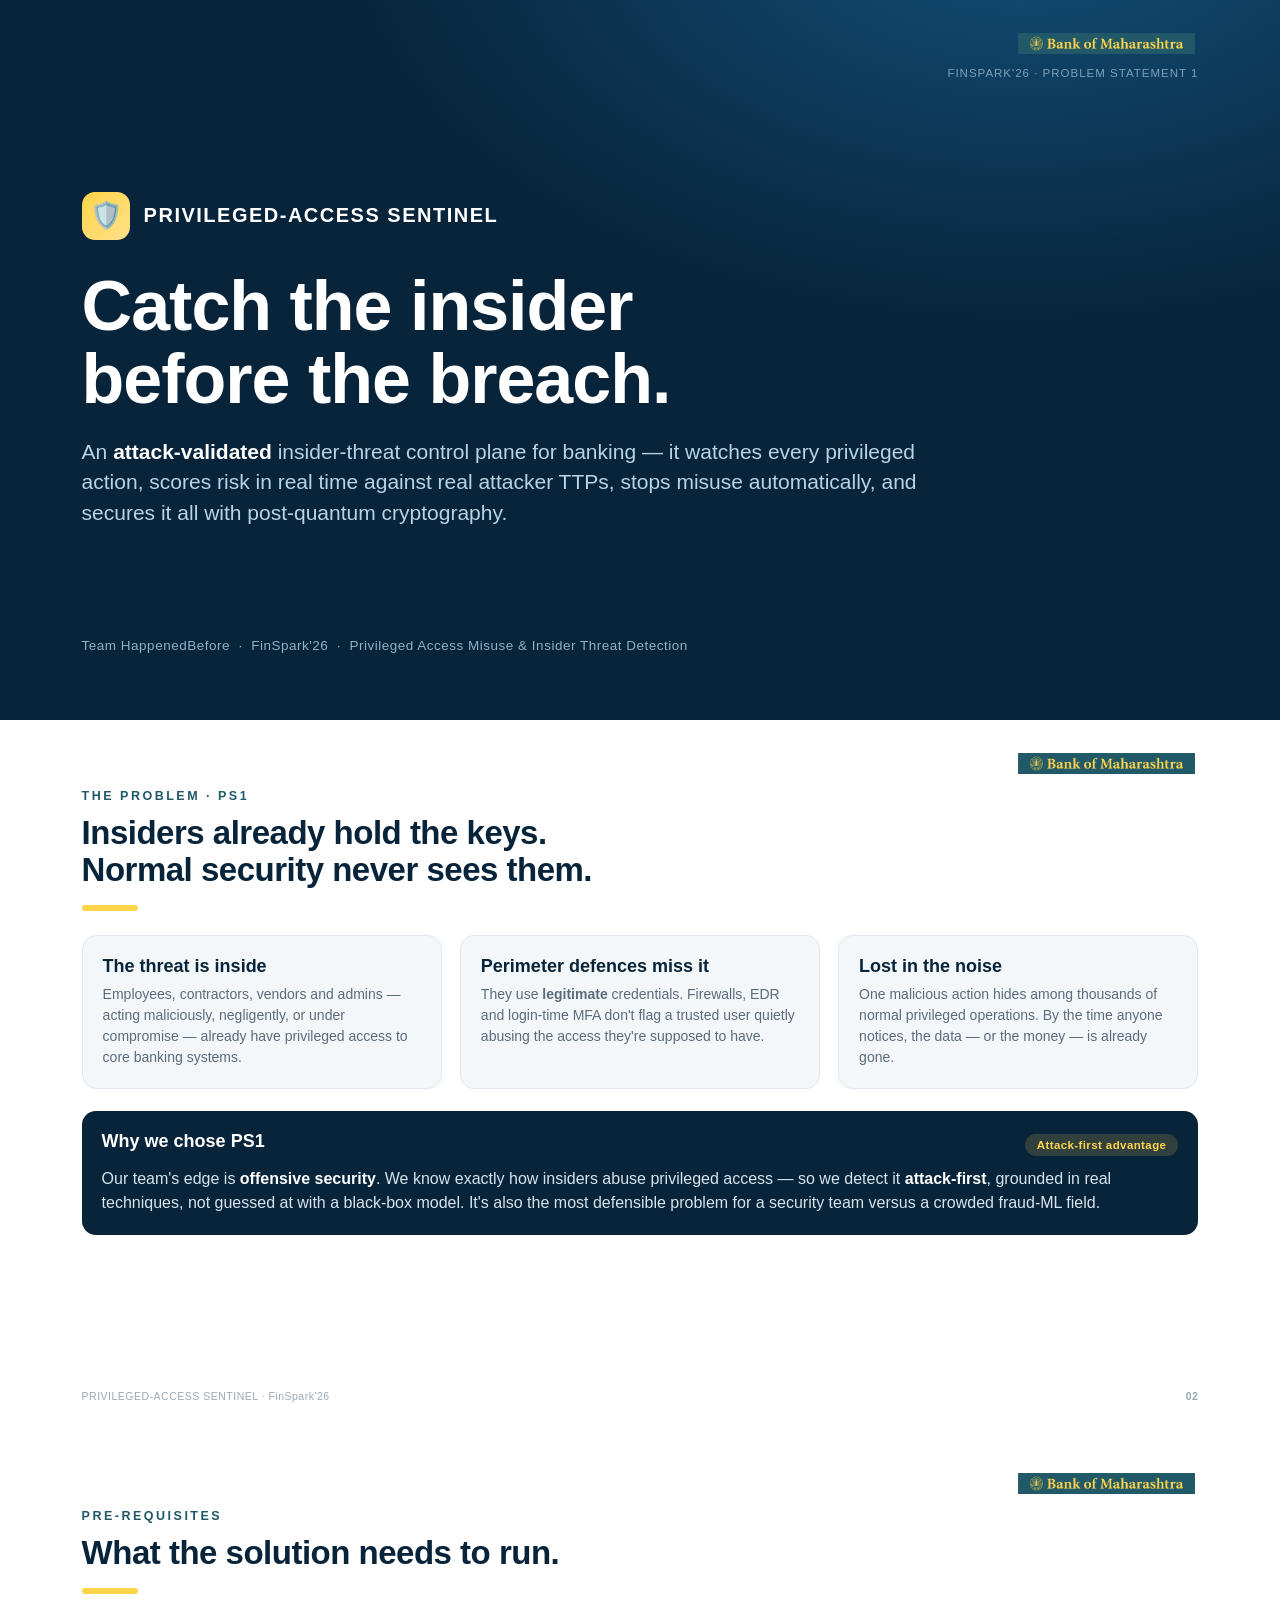
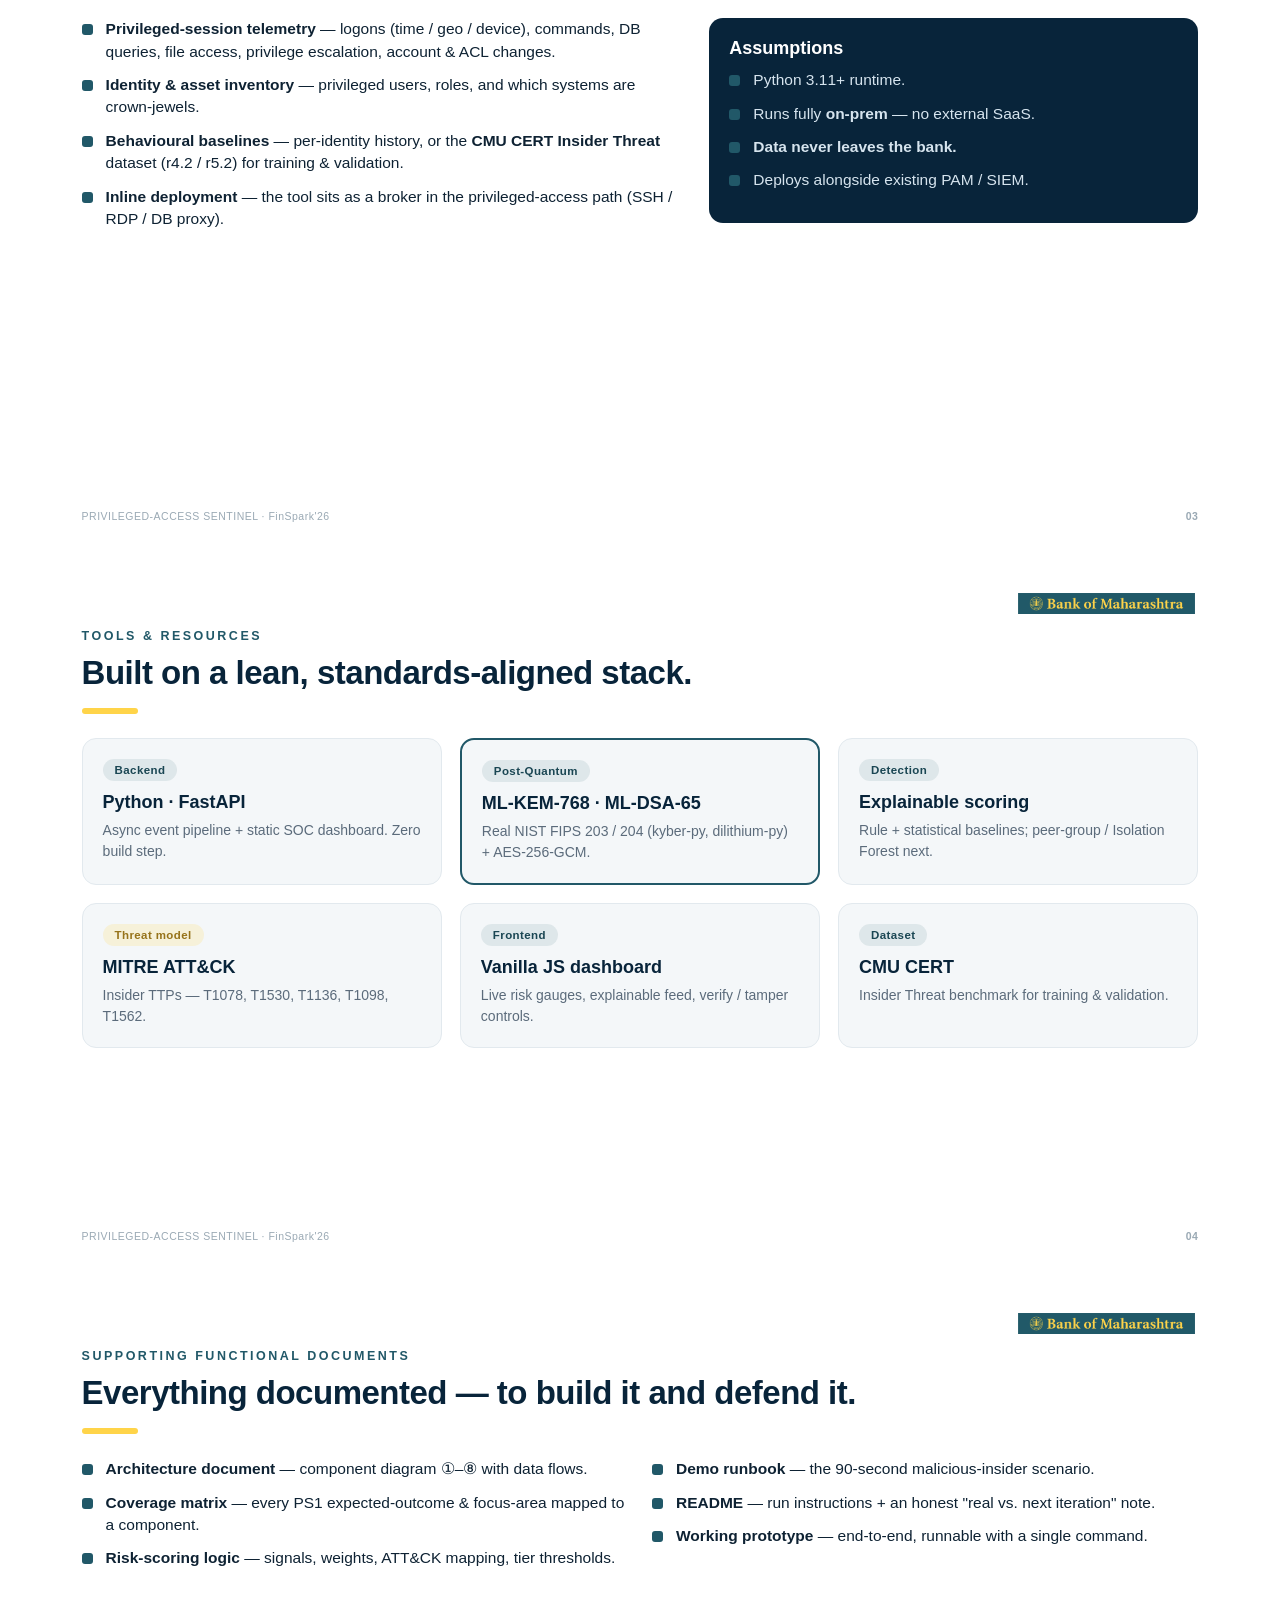
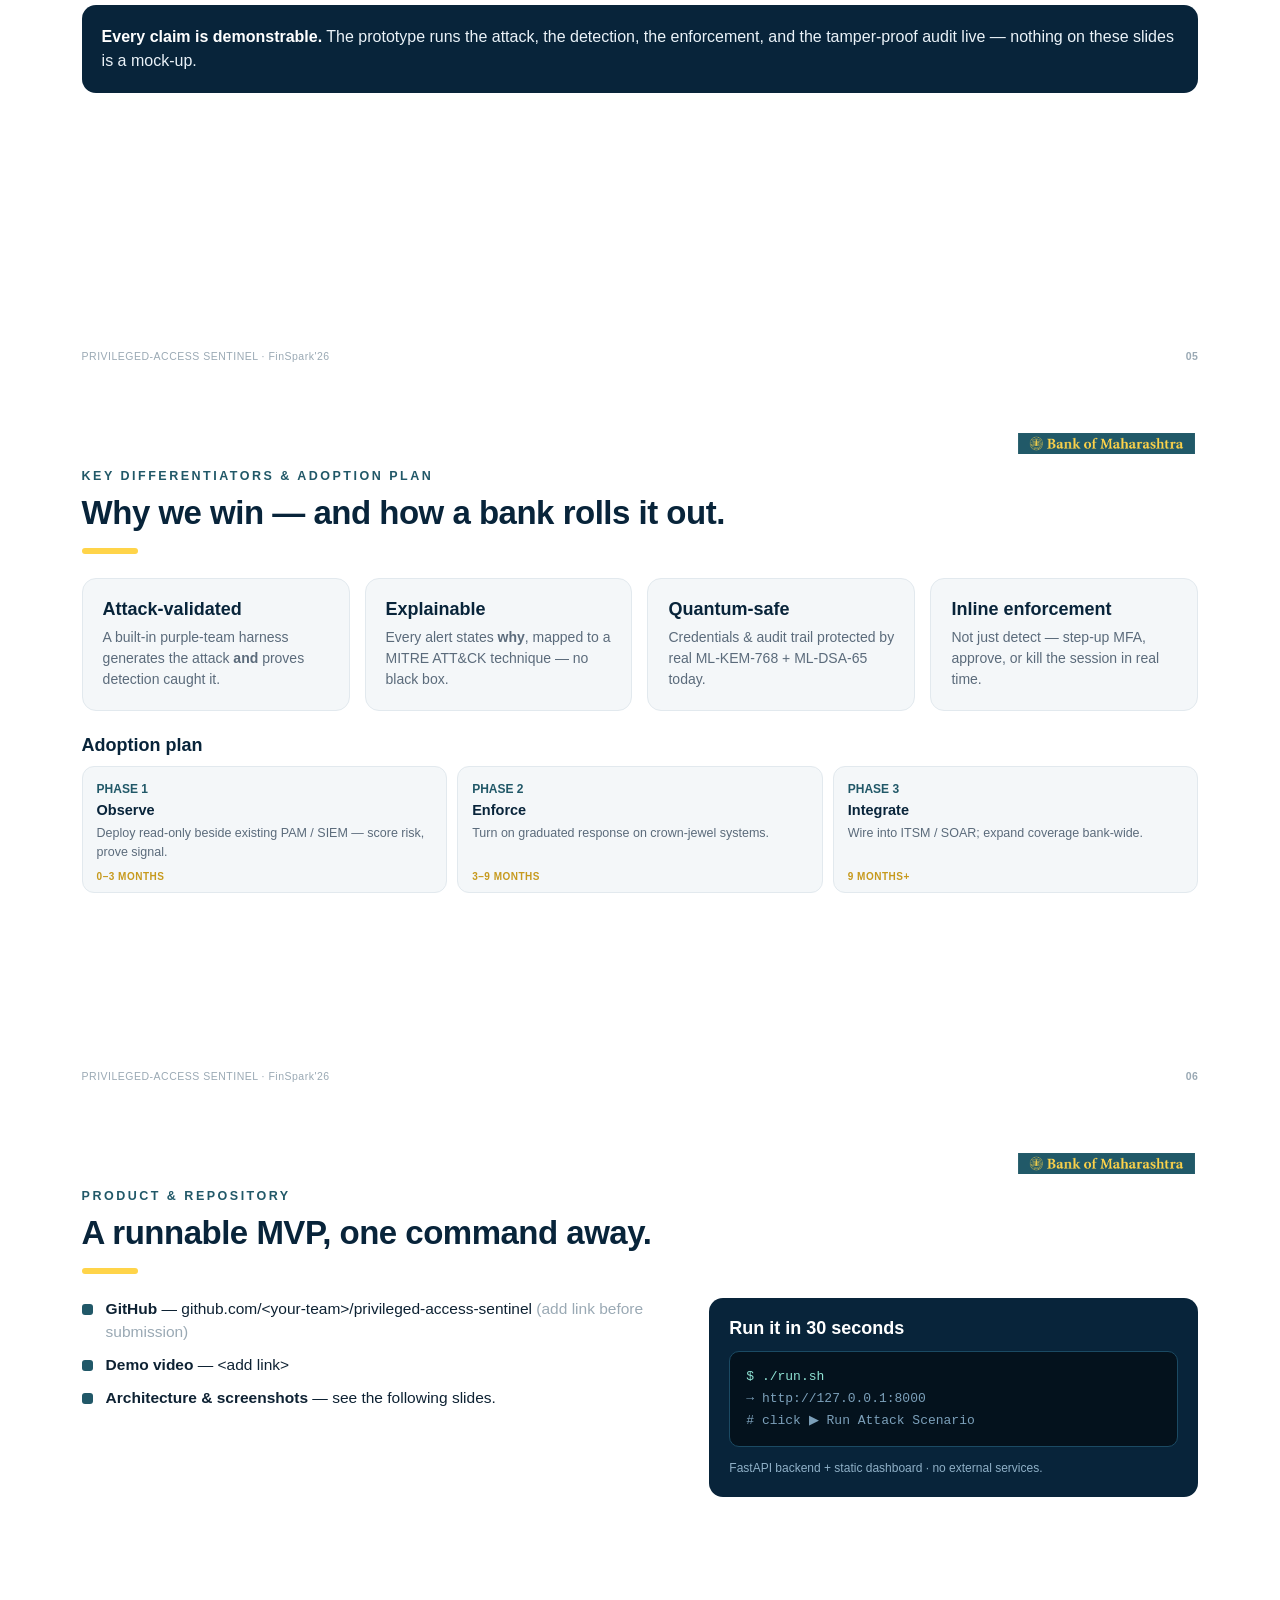
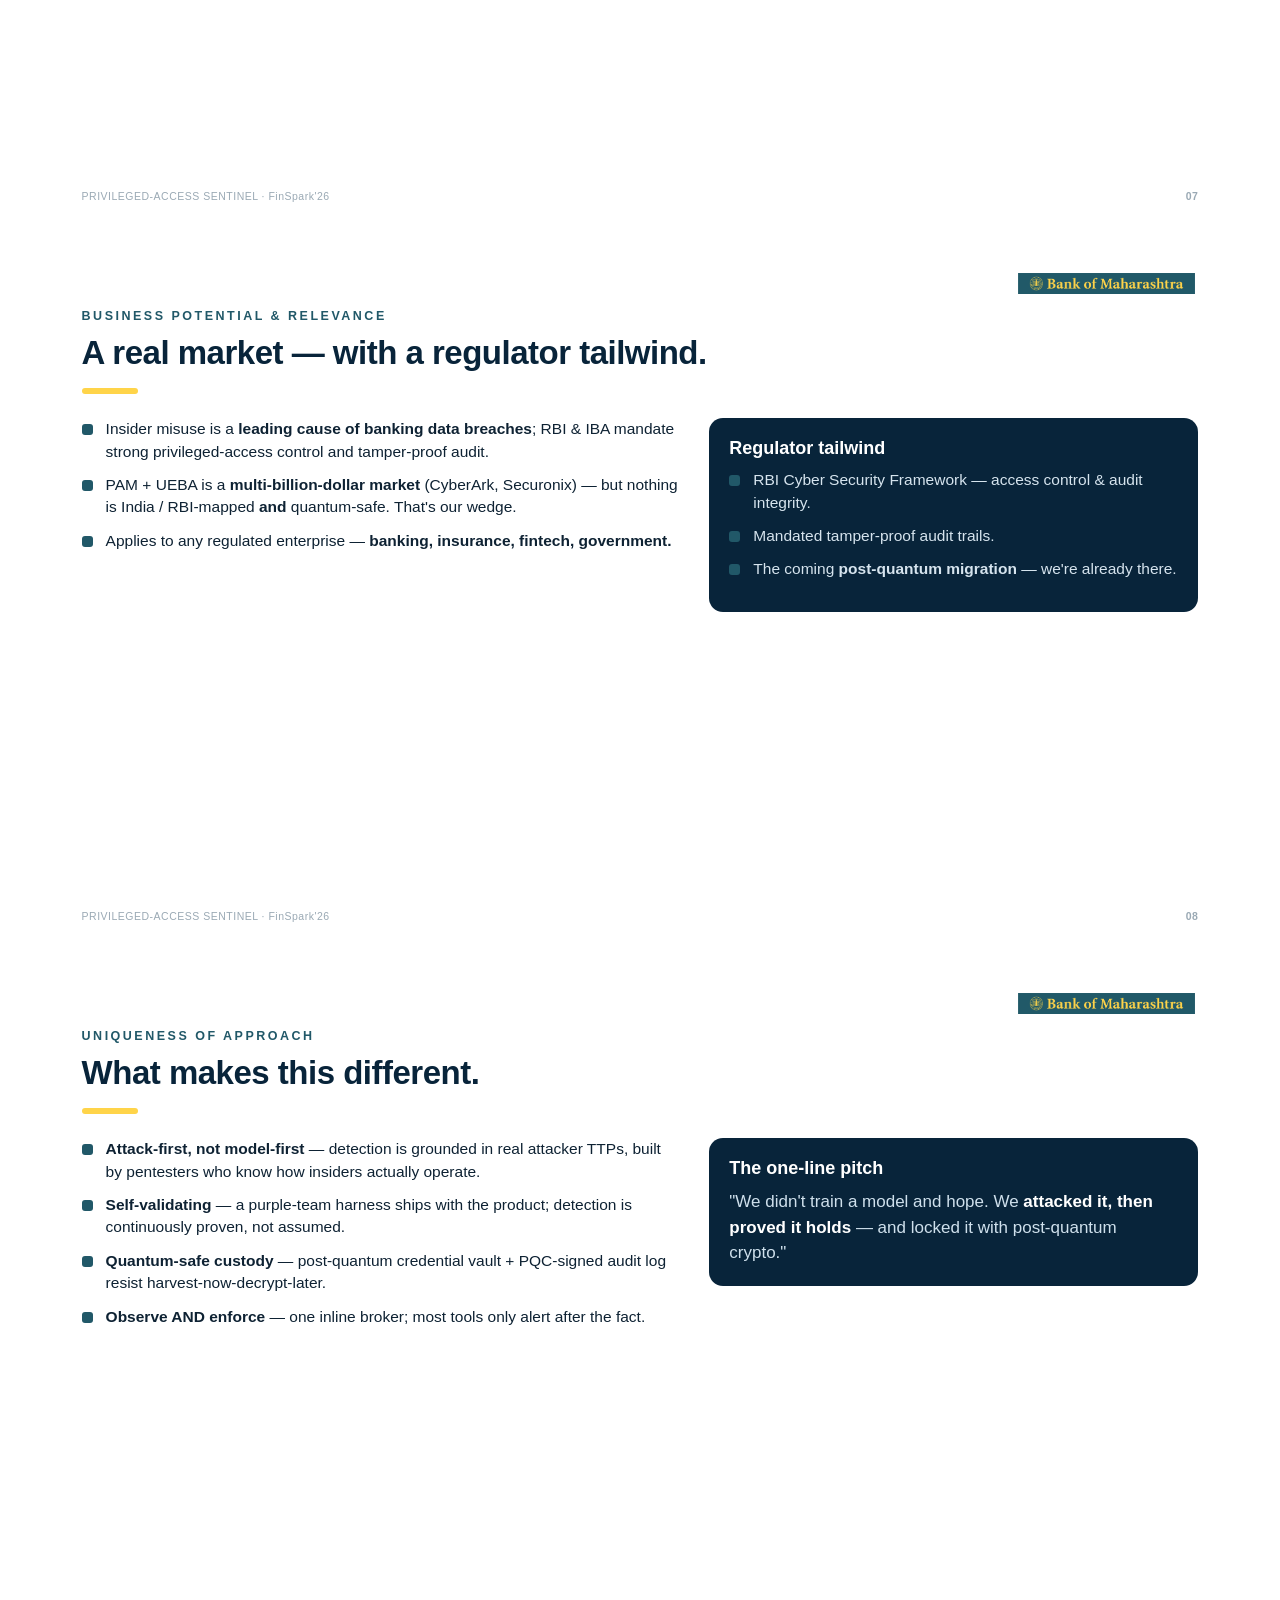
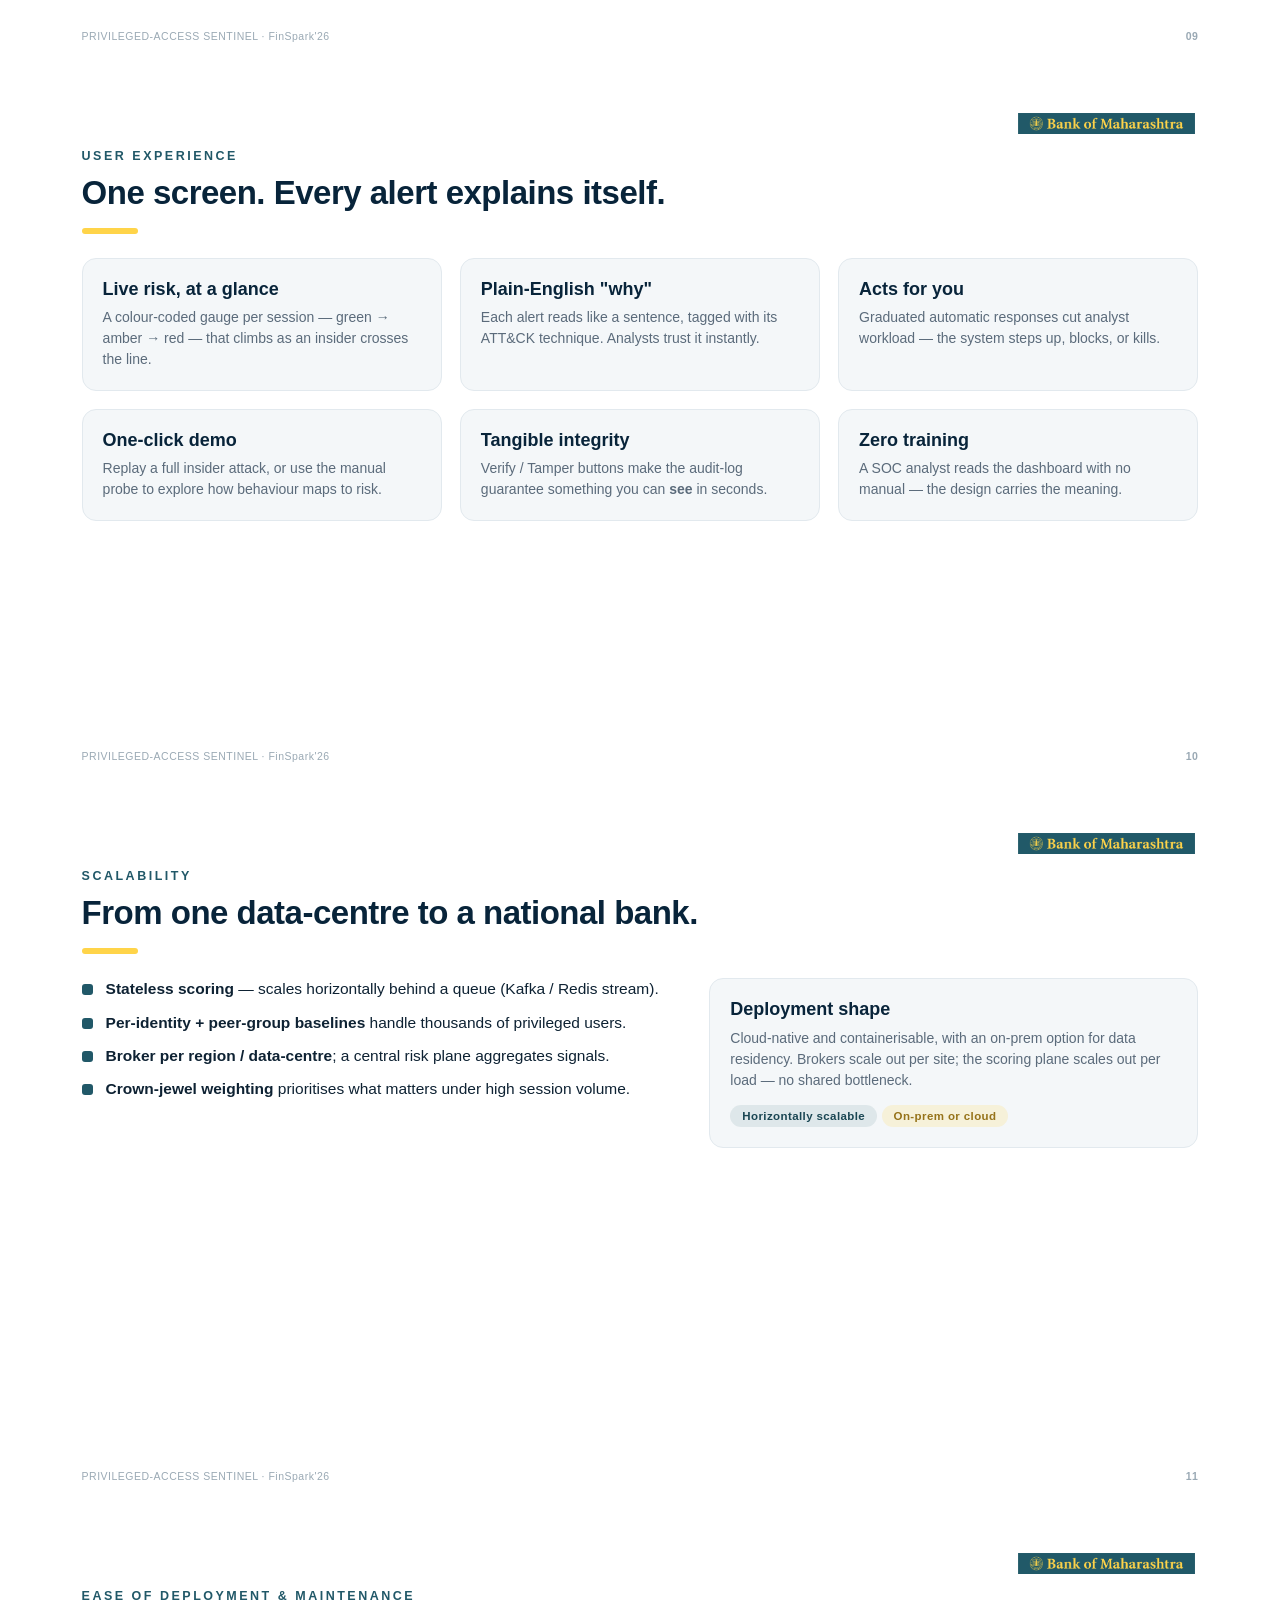
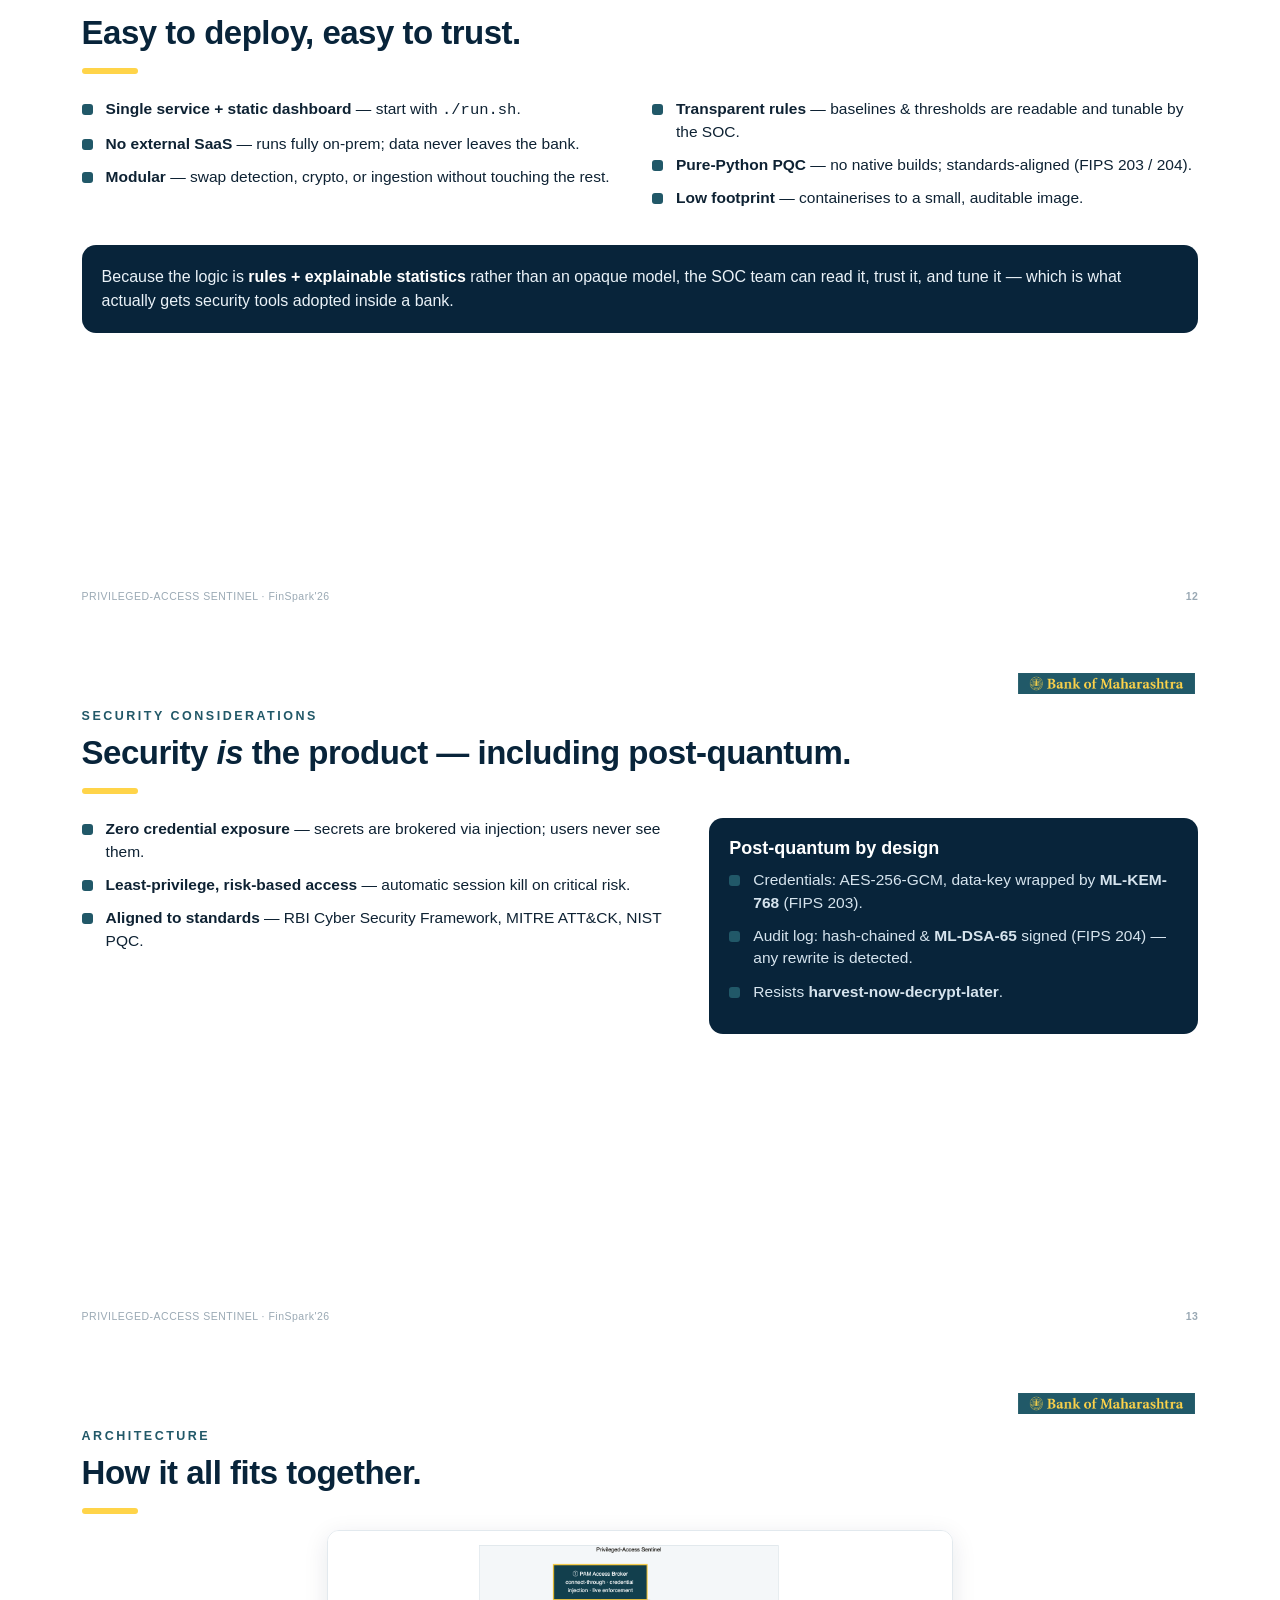
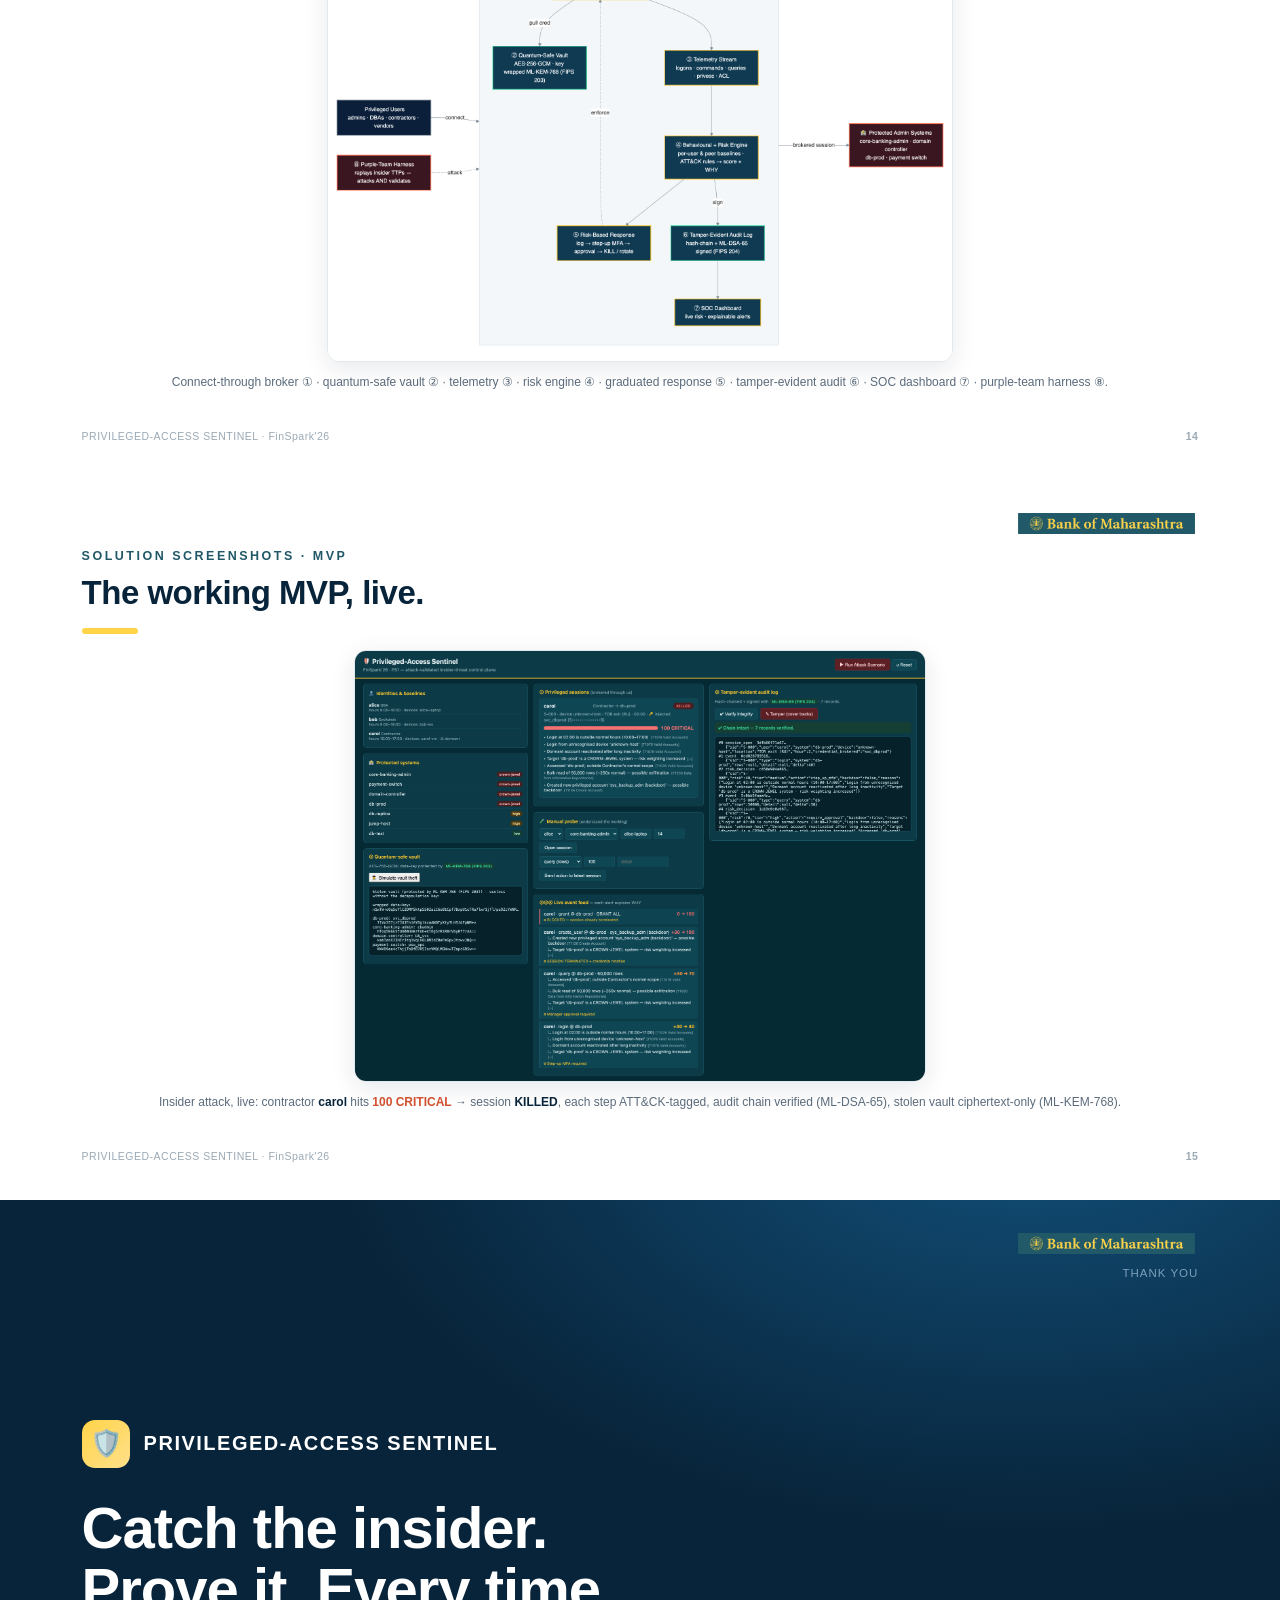
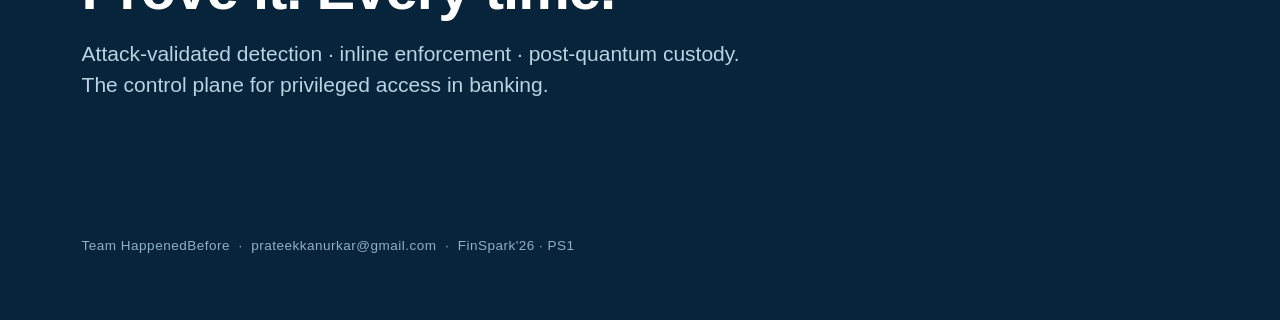
==== pitch-deck.html @ d0da98f4 "Privileged-Access Sentinel — FinSpark'26 PS1 MVP Attack-validated insider-threat control plane for b" ====
<!doctype html>
<html lang="en">
<head>
<meta charset="utf-8">
<title>Privileged-Access Sentinel — FinSpark'26</title>
<style>
  :root{
    --navy:#08243a;
    --navy2:#0f3a52;
    --ink:#0E2233;
    --slate:#5B6B7B;
    --teal:#215868;        /* Bank of Maharashtra brand teal */
    --teal-d:#1A4653;
    --gold:#C79A1E;        /* readable gold for text/labels */
    --gold-b:#FFD449;      /* Bank of Maharashtra brand gold — bars/marks */
    --coral:#FF6B4A;
    --mist:#F4F7F9;
    --line:#E2E9EE;
    --white:#ffffff;
  }
  *{box-sizing:border-box;margin:0;padding:0}
  @page{ size:13.333in 7.5in; margin:0; }
  html,body{ font-family:-apple-system,BlinkMacSystemFont,"Segoe UI",Helvetica,Arial,sans-serif; color:var(--ink); -webkit-print-color-adjust:exact; print-color-adjust:exact; }
  .slide{
    position:relative; width:13.333in; height:7.5in;
    padding:0.72in 0.85in; page-break-after:always; overflow:hidden;
    background:var(--white); display:flex; flex-direction:column;
  }
  .slide:last-child{ page-break-after:auto; }
  /* Bank of Maharashtra mark, top-right on every slide (per hackathon template). */
  .slide::before{
    content:""; position:absolute; top:0.34in; right:0.85in;
    width:1.92in; height:0.225in; z-index:5;
    background:url("assets/bom-logo.png") no-repeat center/contain;
  }
  h1{ font-size:52px; line-height:1.05; letter-spacing:-1px; font-weight:800; }
  h2{ font-size:33px; line-height:1.12; letter-spacing:-0.5px; font-weight:800; color:var(--navy); max-width:11.4in; }
  h3{ font-size:18px; font-weight:700; color:var(--navy); }
  p,li{ font-size:15.5px; line-height:1.5; color:var(--slate); }
  .kicker{ font-size:12.5px; font-weight:800; letter-spacing:2.5px; text-transform:uppercase; color:var(--teal); margin-bottom:12px; }
  .accentbar{ width:56px; height:6px; background:var(--gold-b); border-radius:3px; margin:16px 0 24px; }
  .foot{ position:absolute; bottom:0.4in; left:0.85in; right:0.85in; display:flex; justify-content:space-between; font-size:10.5px; color:#9AA9B4; letter-spacing:.5px; }
  .foot .num{ font-weight:800; }

  /* Cover */
  .cover{ background:radial-gradient(1200px 720px at 80% -12%, #12507a 0%, var(--navy) 58%); color:#fff; justify-content:center; }
  .cover h1{ color:#fff; font-size:70px; }
  .cover .tag{ font-size:21px; color:#B9D2E4; margin-top:20px; max-width:9.3in; line-height:1.45; }
  .logo{ display:flex; align-items:center; gap:14px; margin-bottom:30px; }
  .logo .mark{ width:48px; height:48px; border-radius:13px; background:linear-gradient(135deg,var(--gold-b),#ffe08a); display:flex; align-items:center; justify-content:center; }
  .logo .mark span{ font-size:26px; }
  .logo .name{ font-size:20px; font-weight:800; letter-spacing:1.5px; color:#fff; }
  .cover .meta{ position:absolute; bottom:0.7in; left:0.85in; font-size:13.5px; color:#8FB0C7; letter-spacing:.5px;}
  .cover .snip{ position:absolute; top:0.7in; right:0.85in; font-size:11.5px; color:#7CA0BA; text-align:right; letter-spacing:1px; text-transform:uppercase;}

  /* layout */
  .grid2{ display:grid; grid-template-columns:1fr 1fr; gap:24px; }
  .grid3{ display:grid; grid-template-columns:repeat(3,1fr); gap:18px; }
  .grid4{ display:grid; grid-template-columns:repeat(4,1fr); gap:15px; }
  .card{ background:var(--mist); border:1px solid var(--line); border-radius:14px; padding:20px; }
  .card h3{ margin-bottom:7px; }
  .card p{ font-size:14px; }
  .card.navy{ background:var(--navy); border:none; color:#fff; }
  .card.navy h3{ color:#fff; } .card.navy p,.card.navy li{ color:#D6E4EE; }
  .pill{ display:inline-block; background:rgba(33,88,104,.10); color:var(--teal-d); font-size:11.5px; font-weight:700; padding:5px 12px; border-radius:20px; letter-spacing:.4px; }
  .pill.gold{ background:rgba(255,212,73,.18); color:#96731a; }
  .pill.coral{ background:rgba(255,107,74,.14); color:#d1502f; }
  ul.clean{ list-style:none; }
  ul.clean li{ position:relative; padding-left:24px; margin-bottom:11px; font-size:15.5px; color:var(--ink); line-height:1.45; }
  ul.clean li::before{ content:""; position:absolute; left:0; top:6px; width:11px; height:11px; border-radius:3px; background:var(--teal); }
  ul.check li::before{ background:var(--teal); }
  ul.cross li::before{ background:var(--coral); }
  ul.gold li::before{ background:var(--gold-b); }
  .big2{ display:grid; grid-template-columns:1.1fr .9fr; gap:30px; align-items:start; }
  .note{ font-size:11px; color:#9AA9B4; margin-top:12px; font-style:italic; }
  .num-b{ font-size:12px; font-weight:800; color:var(--teal); }
  .stat{ font-size:40px; font-weight:800; color:var(--navy); letter-spacing:-1px; }

  /* steps */
  .steps{ display:flex; gap:10px; margin-top:6px; }
  .step{ flex:1; padding:15px 14px 30px; border-radius:12px; background:var(--mist); border:1px solid var(--line); position:relative; }
  .step .no{ font-size:12px; font-weight:800; color:var(--teal); }
  .step h4{ font-size:14.5px; color:var(--navy); margin:6px 0; }
  .step p{ font-size:12.5px; }
  .step .own{ position:absolute; bottom:10px; left:14px; font-size:10px; font-weight:800; letter-spacing:.5px; text-transform:uppercase; color:var(--gold); }

  /* image stage */
  .imgstage{ flex:1; display:flex; align-items:center; justify-content:center; margin-top:6px; min-height:0; }
  .imgstage img{ max-width:100%; max-height:4.5in; border:1px solid var(--line); border-radius:12px; box-shadow:0 6px 24px rgba(11,31,58,.10); }
  .cap{ text-align:center; font-size:12px; color:var(--slate); margin:12px 0 22px; }
  .cap b{ color:var(--navy); }
</style>
</head>
<body>

<!-- 1. COVER -->
<section class="slide cover">
  <div class="snip">FinSpark'26 · Problem Statement 1</div>
  <div class="logo"><div class="mark"><span>🛡️</span></div><div class="name">PRIVILEGED-ACCESS SENTINEL</div></div>
  <h1>Catch the insider<br>before the breach.</h1>
  <div class="tag">An <b style="color:#fff">attack-validated</b> insider-threat control plane for banking — it watches every privileged action, scores risk in real time against real attacker TTPs, stops misuse automatically, and secures it all with post-quantum cryptography.</div>
  <div class="meta">Team HappenedBefore &nbsp;·&nbsp; FinSpark'26 &nbsp;·&nbsp; Privileged Access Misuse &amp; Insider Threat Detection</div>
</section>

<!-- 2. PROBLEM STATEMENT -->
<section class="slide">
  <div class="kicker">The Problem · PS1</div>
  <h2>Insiders already hold the keys.<br>Normal security never sees them.</h2>
  <div class="accentbar"></div>
  <div class="grid3">
    <div class="card"><h3>The threat is inside</h3><p>Employees, contractors, vendors and admins — acting maliciously, negligently, or under compromise — already have privileged access to core banking systems.</p></div>
    <div class="card"><h3>Perimeter defences miss it</h3><p>They use <b>legitimate</b> credentials. Firewalls, EDR and login-time MFA don't flag a trusted user quietly abusing the access they're supposed to have.</p></div>
    <div class="card"><h3>Lost in the noise</h3><p>One malicious action hides among thousands of normal privileged operations. By the time anyone notices, the data — or the money — is already gone.</p></div>
  </div>
  <div class="card navy" style="margin-top:22px">
    <div class="rowhead" style="display:flex; align-items:center; justify-content:space-between">
      <h3>Why we chose PS1</h3>
      <span class="pill" style="background:rgba(255,212,73,.16); color:#FFD449">Attack-first advantage</span>
    </div>
    <p style="margin-top:8px; font-size:16px">Our team's edge is <b style="color:#fff">offensive security</b>. We know exactly how insiders abuse privileged access — so we detect it <b style="color:#fff">attack-first</b>, grounded in real techniques, not guessed at with a black-box model. It's also the most defensible problem for a security team versus a crowded fraud-ML field.</p>
  </div>
  <div class="foot"><span>PRIVILEGED-ACCESS SENTINEL · FinSpark'26</span><span class="num">02</span></div>
</section>

<!-- 3. PRE-REQUISITE -->
<section class="slide">
  <div class="kicker">Pre-Requisites</div>
  <h2>What the solution needs to run.</h2>
  <div class="accentbar"></div>
  <div class="big2">
    <div>
      <ul class="clean">
        <li><b>Privileged-session telemetry</b> — logons (time / geo / device), commands, DB queries, file access, privilege escalation, account &amp; ACL changes.</li>
        <li><b>Identity &amp; asset inventory</b> — privileged users, roles, and which systems are crown-jewels.</li>
        <li><b>Behavioural baselines</b> — per-identity history, or the <b>CMU CERT Insider Threat</b> dataset (r4.2 / r5.2) for training &amp; validation.</li>
        <li><b>Inline deployment</b> — the tool sits as a broker in the privileged-access path (SSH / RDP / DB proxy).</li>
      </ul>
    </div>
    <div class="card navy">
      <h3>Assumptions</h3>
      <ul class="clean check" style="margin-top:10px">
        <li>Python 3.11+ runtime.</li>
        <li>Runs fully <b>on-prem</b> — no external SaaS.</li>
        <li><b>Data never leaves the bank.</b></li>
        <li>Deploys alongside existing PAM / SIEM.</li>
      </ul>
    </div>
  </div>
  <div class="foot"><span>PRIVILEGED-ACCESS SENTINEL · FinSpark'26</span><span class="num">03</span></div>
</section>

<!-- 4. TOOLS OR RESOURCES -->
<section class="slide">
  <div class="kicker">Tools &amp; Resources</div>
  <h2>Built on a lean, standards-aligned stack.</h2>
  <div class="accentbar"></div>
  <div class="grid3">
    <div class="card"><span class="pill">Backend</span><h3 style="margin-top:11px">Python · FastAPI</h3><p>Async event pipeline + static SOC dashboard. Zero build step.</p></div>
    <div class="card" style="border:2px solid var(--teal)"><span class="pill">Post-Quantum</span><h3 style="margin-top:11px">ML-KEM-768 · ML-DSA-65</h3><p>Real NIST FIPS 203 / 204 (kyber-py, dilithium-py) + AES-256-GCM.</p></div>
    <div class="card"><span class="pill">Detection</span><h3 style="margin-top:11px">Explainable scoring</h3><p>Rule + statistical baselines; peer-group / Isolation Forest next.</p></div>
    <div class="card"><span class="pill gold">Threat model</span><h3 style="margin-top:11px">MITRE ATT&amp;CK</h3><p>Insider TTPs — T1078, T1530, T1136, T1098, T1562.</p></div>
    <div class="card"><span class="pill">Frontend</span><h3 style="margin-top:11px">Vanilla JS dashboard</h3><p>Live risk gauges, explainable feed, verify / tamper controls.</p></div>
    <div class="card"><span class="pill">Dataset</span><h3 style="margin-top:11px">CMU CERT</h3><p>Insider Threat benchmark for training &amp; validation.</p></div>
  </div>
  <div class="foot"><span>PRIVILEGED-ACCESS SENTINEL · FinSpark'26</span><span class="num">04</span></div>
</section>

<!-- 5. SUPPORTING DOCS -->
<section class="slide">
  <div class="kicker">Supporting Functional Documents</div>
  <h2>Everything documented — to build it and defend it.</h2>
  <div class="accentbar"></div>
  <div class="grid2">
    <ul class="clean">
      <li><b>Architecture document</b> — component diagram ①–⑧ with data flows.</li>
      <li><b>Coverage matrix</b> — every PS1 expected-outcome &amp; focus-area mapped to a component.</li>
      <li><b>Risk-scoring logic</b> — signals, weights, ATT&amp;CK mapping, tier thresholds.</li>
    </ul>
    <ul class="clean">
      <li><b>Demo runbook</b> — the 90-second malicious-insider scenario.</li>
      <li><b>README</b> — run instructions + an honest "real vs. next iteration" note.</li>
      <li><b>Working prototype</b> — end-to-end, runnable with a single command.</li>
    </ul>
  </div>
  <div class="card navy" style="margin-top:24px">
    <p style="font-size:16px; color:#EAF2F8"><b style="color:#fff">Every claim is demonstrable.</b> The prototype runs the attack, the detection, the enforcement, and the tamper-proof audit live — nothing on these slides is a mock-up.</p>
  </div>
  <div class="foot"><span>PRIVILEGED-ACCESS SENTINEL · FinSpark'26</span><span class="num">05</span></div>
</section>

<!-- 6. KEY DIFFERENTIATORS & ADOPTION -->
<section class="slide">
  <div class="kicker">Key Differentiators &amp; Adoption Plan</div>
  <h2>Why we win — and how a bank rolls it out.</h2>
  <div class="accentbar"></div>
  <div class="grid4">
    <div class="card"><h3>Attack-validated</h3><p>A built-in purple-team harness generates the attack <b>and</b> proves detection caught it.</p></div>
    <div class="card"><h3>Explainable</h3><p>Every alert states <b>why</b>, mapped to a MITRE ATT&amp;CK technique — no black box.</p></div>
    <div class="card"><h3>Quantum-safe</h3><p>Credentials &amp; audit trail protected by real ML-KEM-768 + ML-DSA-65 today.</p></div>
    <div class="card"><h3>Inline enforcement</h3><p>Not just detect — step-up MFA, approve, or kill the session in real time.</p></div>
  </div>
  <h3 style="margin:24px 0 4px">Adoption plan</h3>
  <div class="steps">
    <div class="step"><div class="no">PHASE 1</div><h4>Observe</h4><p>Deploy read-only beside existing PAM / SIEM — score risk, prove signal.</p><div class="own">0–3 months</div></div>
    <div class="step"><div class="no">PHASE 2</div><h4>Enforce</h4><p>Turn on graduated response on crown-jewel systems.</p><div class="own">3–9 months</div></div>
    <div class="step"><div class="no">PHASE 3</div><h4>Integrate</h4><p>Wire into ITSM / SOAR; expand coverage bank-wide.</p><div class="own">9 months+</div></div>
  </div>
  <div class="foot"><span>PRIVILEGED-ACCESS SENTINEL · FinSpark'26</span><span class="num">06</span></div>
</section>

<!-- 7. GITHUB / PROTOTYPE -->
<section class="slide">
  <div class="kicker">Product &amp; Repository</div>
  <h2>A runnable MVP, one command away.</h2>
  <div class="accentbar"></div>
  <div class="big2">
    <div>
      <ul class="clean">
        <li><b>GitHub</b> — github.com/&lt;your-team&gt;/privileged-access-sentinel <span style="color:#9AA9B4">(add link before submission)</span></li>
        <li><b>Demo video</b> — &lt;add link&gt;</li>
        <li><b>Architecture &amp; screenshots</b> — see the following slides.</li>
      </ul>
    </div>
    <div class="card navy">
      <h3>Run it in 30 seconds</h3>
      <div style="margin-top:12px; background:#04121d; border:1px solid #1b4a63; border-radius:10px; padding:14px 16px; font-family:ui-monospace,Menlo,monospace; font-size:13px; color:#8FE3D4; line-height:1.7">
        $ ./run.sh<br>
        <span style="color:#7CA0BA">→ http://127.0.0.1:8000</span><br>
        <span style="color:#7CA0BA"># click ▶ Run Attack Scenario</span>
      </div>
      <p style="color:#8FB0C7; font-size:12px; margin-top:12px">FastAPI backend + static dashboard · no external services.</p>
    </div>
  </div>
  <div class="foot"><span>PRIVILEGED-ACCESS SENTINEL · FinSpark'26</span><span class="num">07</span></div>
</section>

<!-- 8. BUSINESS POTENTIAL -->
<section class="slide">
  <div class="kicker">Business Potential &amp; Relevance</div>
  <h2>A real market — with a regulator tailwind.</h2>
  <div class="accentbar"></div>
  <div class="big2">
    <div>
      <ul class="clean">
        <li>Insider misuse is a <b>leading cause of banking data breaches</b>; RBI &amp; IBA mandate strong privileged-access control and tamper-proof audit.</li>
        <li>PAM + UEBA is a <b>multi-billion-dollar market</b> (CyberArk, Securonix) — but nothing is India / RBI-mapped <b>and</b> quantum-safe. That's our wedge.</li>
        <li>Applies to any regulated enterprise — <b>banking, insurance, fintech, government.</b></li>
      </ul>
    </div>
    <div class="card navy">
      <h3>Regulator tailwind</h3>
      <ul class="clean check" style="margin-top:10px">
        <li>RBI Cyber Security Framework — access control &amp; audit integrity.</li>
        <li>Mandated tamper-proof audit trails.</li>
        <li>The coming <b>post-quantum migration</b> — we're already there.</li>
      </ul>
    </div>
  </div>
  <div class="foot"><span>PRIVILEGED-ACCESS SENTINEL · FinSpark'26</span><span class="num">08</span></div>
</section>

<!-- 9. UNIQUENESS -->
<section class="slide">
  <div class="kicker">Uniqueness of Approach</div>
  <h2>What makes this different.</h2>
  <div class="accentbar"></div>
  <div class="big2">
    <div>
      <ul class="clean">
        <li><b>Attack-first, not model-first</b> — detection is grounded in real attacker TTPs, built by pentesters who know how insiders actually operate.</li>
        <li><b>Self-validating</b> — a purple-team harness ships with the product; detection is continuously proven, not assumed.</li>
        <li><b>Quantum-safe custody</b> — post-quantum credential vault + PQC-signed audit log resist harvest-now-decrypt-later.</li>
        <li><b>Observe AND enforce</b> — one inline broker; most tools only alert after the fact.</li>
      </ul>
    </div>
    <div class="card navy">
      <h3>The one-line pitch</h3>
      <p style="color:#CFE0EC; font-size:17px; line-height:1.5; margin-top:10px">"We didn't train a model and hope. We <b style="color:#fff">attacked it, then proved it holds</b> — and locked it with post-quantum crypto."</p>
    </div>
  </div>
  <div class="foot"><span>PRIVILEGED-ACCESS SENTINEL · FinSpark'26</span><span class="num">09</span></div>
</section>

<!-- 10. USER EXPERIENCE -->
<section class="slide">
  <div class="kicker">User Experience</div>
  <h2>One screen. Every alert explains itself.</h2>
  <div class="accentbar"></div>
  <div class="grid3">
    <div class="card"><h3>Live risk, at a glance</h3><p>A colour-coded gauge per session — green → amber → red — that climbs as an insider crosses the line.</p></div>
    <div class="card"><h3>Plain-English "why"</h3><p>Each alert reads like a sentence, tagged with its ATT&amp;CK technique. Analysts trust it instantly.</p></div>
    <div class="card"><h3>Acts for you</h3><p>Graduated automatic responses cut analyst workload — the system steps up, blocks, or kills.</p></div>
  </div>
  <div class="grid3" style="margin-top:18px">
    <div class="card"><h3>One-click demo</h3><p>Replay a full insider attack, or use the manual probe to explore how behaviour maps to risk.</p></div>
    <div class="card"><h3>Tangible integrity</h3><p>Verify / Tamper buttons make the audit-log guarantee something you can <b>see</b> in seconds.</p></div>
    <div class="card"><h3>Zero training</h3><p>A SOC analyst reads the dashboard with no manual — the design carries the meaning.</p></div>
  </div>
  <div class="foot"><span>PRIVILEGED-ACCESS SENTINEL · FinSpark'26</span><span class="num">10</span></div>
</section>

<!-- 11. SCALABILITY -->
<section class="slide">
  <div class="kicker">Scalability</div>
  <h2>From one data-centre to a national bank.</h2>
  <div class="accentbar"></div>
  <div class="big2">
    <div>
      <ul class="clean">
        <li><b>Stateless scoring</b> — scales horizontally behind a queue (Kafka / Redis stream).</li>
        <li><b>Per-identity + peer-group baselines</b> handle thousands of privileged users.</li>
        <li><b>Broker per region / data-centre</b>; a central risk plane aggregates signals.</li>
        <li><b>Crown-jewel weighting</b> prioritises what matters under high session volume.</li>
      </ul>
    </div>
    <div class="card">
      <h3>Deployment shape</h3>
      <p style="margin-top:8px">Cloud-native and containerisable, with an on-prem option for data residency. Brokers scale out per site; the scoring plane scales out per load — no shared bottleneck.</p>
      <div style="margin-top:14px"><span class="pill">Horizontally scalable</span> <span class="pill gold">On-prem or cloud</span></div>
    </div>
  </div>
  <div class="foot"><span>PRIVILEGED-ACCESS SENTINEL · FinSpark'26</span><span class="num">11</span></div>
</section>

<!-- 12. DEPLOYMENT -->
<section class="slide">
  <div class="kicker">Ease of Deployment &amp; Maintenance</div>
  <h2>Easy to deploy, easy to trust.</h2>
  <div class="accentbar"></div>
  <div class="grid2">
    <ul class="clean">
      <li><b>Single service + static dashboard</b> — start with <code>./run.sh</code>.</li>
      <li><b>No external SaaS</b> — runs fully on-prem; data never leaves the bank.</li>
      <li><b>Modular</b> — swap detection, crypto, or ingestion without touching the rest.</li>
    </ul>
    <ul class="clean">
      <li><b>Transparent rules</b> — baselines &amp; thresholds are readable and tunable by the SOC.</li>
      <li><b>Pure-Python PQC</b> — no native builds; standards-aligned (FIPS 203 / 204).</li>
      <li><b>Low footprint</b> — containerises to a small, auditable image.</li>
    </ul>
  </div>
  <div class="card navy" style="margin-top:24px">
    <p style="font-size:16px; color:#EAF2F8">Because the logic is <b style="color:#fff">rules + explainable statistics</b> rather than an opaque model, the SOC team can read it, trust it, and tune it — which is what actually gets security tools adopted inside a bank.</p>
  </div>
  <div class="foot"><span>PRIVILEGED-ACCESS SENTINEL · FinSpark'26</span><span class="num">12</span></div>
</section>

<!-- 13. SECURITY CONSIDERATIONS -->
<section class="slide">
  <div class="kicker">Security Considerations</div>
  <h2>Security <i>is</i> the product — including post-quantum.</h2>
  <div class="accentbar"></div>
  <div class="big2">
    <div>
      <ul class="clean">
        <li><b>Zero credential exposure</b> — secrets are brokered via injection; users never see them.</li>
        <li><b>Least-privilege, risk-based access</b> — automatic session kill on critical risk.</li>
        <li><b>Aligned to standards</b> — RBI Cyber Security Framework, MITRE ATT&amp;CK, NIST PQC.</li>
      </ul>
    </div>
    <div class="card navy">
      <h3>Post-quantum by design</h3>
      <ul class="clean check" style="margin-top:10px">
        <li>Credentials: AES-256-GCM, data-key wrapped by <b>ML-KEM-768</b> (FIPS 203).</li>
        <li>Audit log: hash-chained &amp; <b>ML-DSA-65</b> signed (FIPS 204) — any rewrite is detected.</li>
        <li>Resists <b>harvest-now-decrypt-later</b>.</li>
      </ul>
    </div>
  </div>
  <div class="foot"><span>PRIVILEGED-ACCESS SENTINEL · FinSpark'26</span><span class="num">13</span></div>
</section>

<!-- 14. ARCHITECTURE -->
<section class="slide">
  <div class="kicker">Architecture</div>
  <h2>How it all fits together.</h2>
  <div class="accentbar" style="margin-bottom:10px"></div>
  <div class="imgstage"><img src="assets/architecture.png" alt="Architecture diagram"></div>
  <div class="cap">Connect-through broker ① · quantum-safe vault ② · telemetry ③ · risk engine ④ · graduated response ⑤ · tamper-evident audit ⑥ · SOC dashboard ⑦ · purple-team harness ⑧.</div>
  <div class="foot"><span>PRIVILEGED-ACCESS SENTINEL · FinSpark'26</span><span class="num">14</span></div>
</section>

<!-- 15. SCREENSHOTS -->
<section class="slide">
  <div class="kicker">Solution Screenshots · MVP</div>
  <h2>The working MVP, live.</h2>
  <div class="accentbar" style="margin-bottom:10px"></div>
  <div class="imgstage"><img src="assets/dashboard.png" alt="SOC dashboard during insider attack"></div>
  <div class="cap">Insider attack, live: contractor <b>carol</b> hits <b style="color:#d1502f">100 CRITICAL</b> → session <b>KILLED</b>, each step ATT&amp;CK-tagged, audit chain verified (ML-DSA-65), stolen vault ciphertext-only (ML-KEM-768).</div>
  <div class="foot"><span>PRIVILEGED-ACCESS SENTINEL · FinSpark'26</span><span class="num">15</span></div>
</section>

<!-- 16. CLOSE -->
<section class="slide cover" style="justify-content:center">
  <div class="logo"><div class="mark"><span>🛡️</span></div><div class="name">PRIVILEGED-ACCESS SENTINEL</div></div>
  <h1 style="font-size:58px">Catch the insider.<br>Prove it. Every time.</h1>
  <div class="tag">Attack-validated detection · inline enforcement · post-quantum custody.<br>The control plane for privileged access in banking.</div>
  <div class="meta">Team HappenedBefore &nbsp;·&nbsp; prateekkanurkar@gmail.com &nbsp;·&nbsp; FinSpark'26 · PS1</div>
  <div class="snip">Thank you</div>
</section>

</body>
</html>
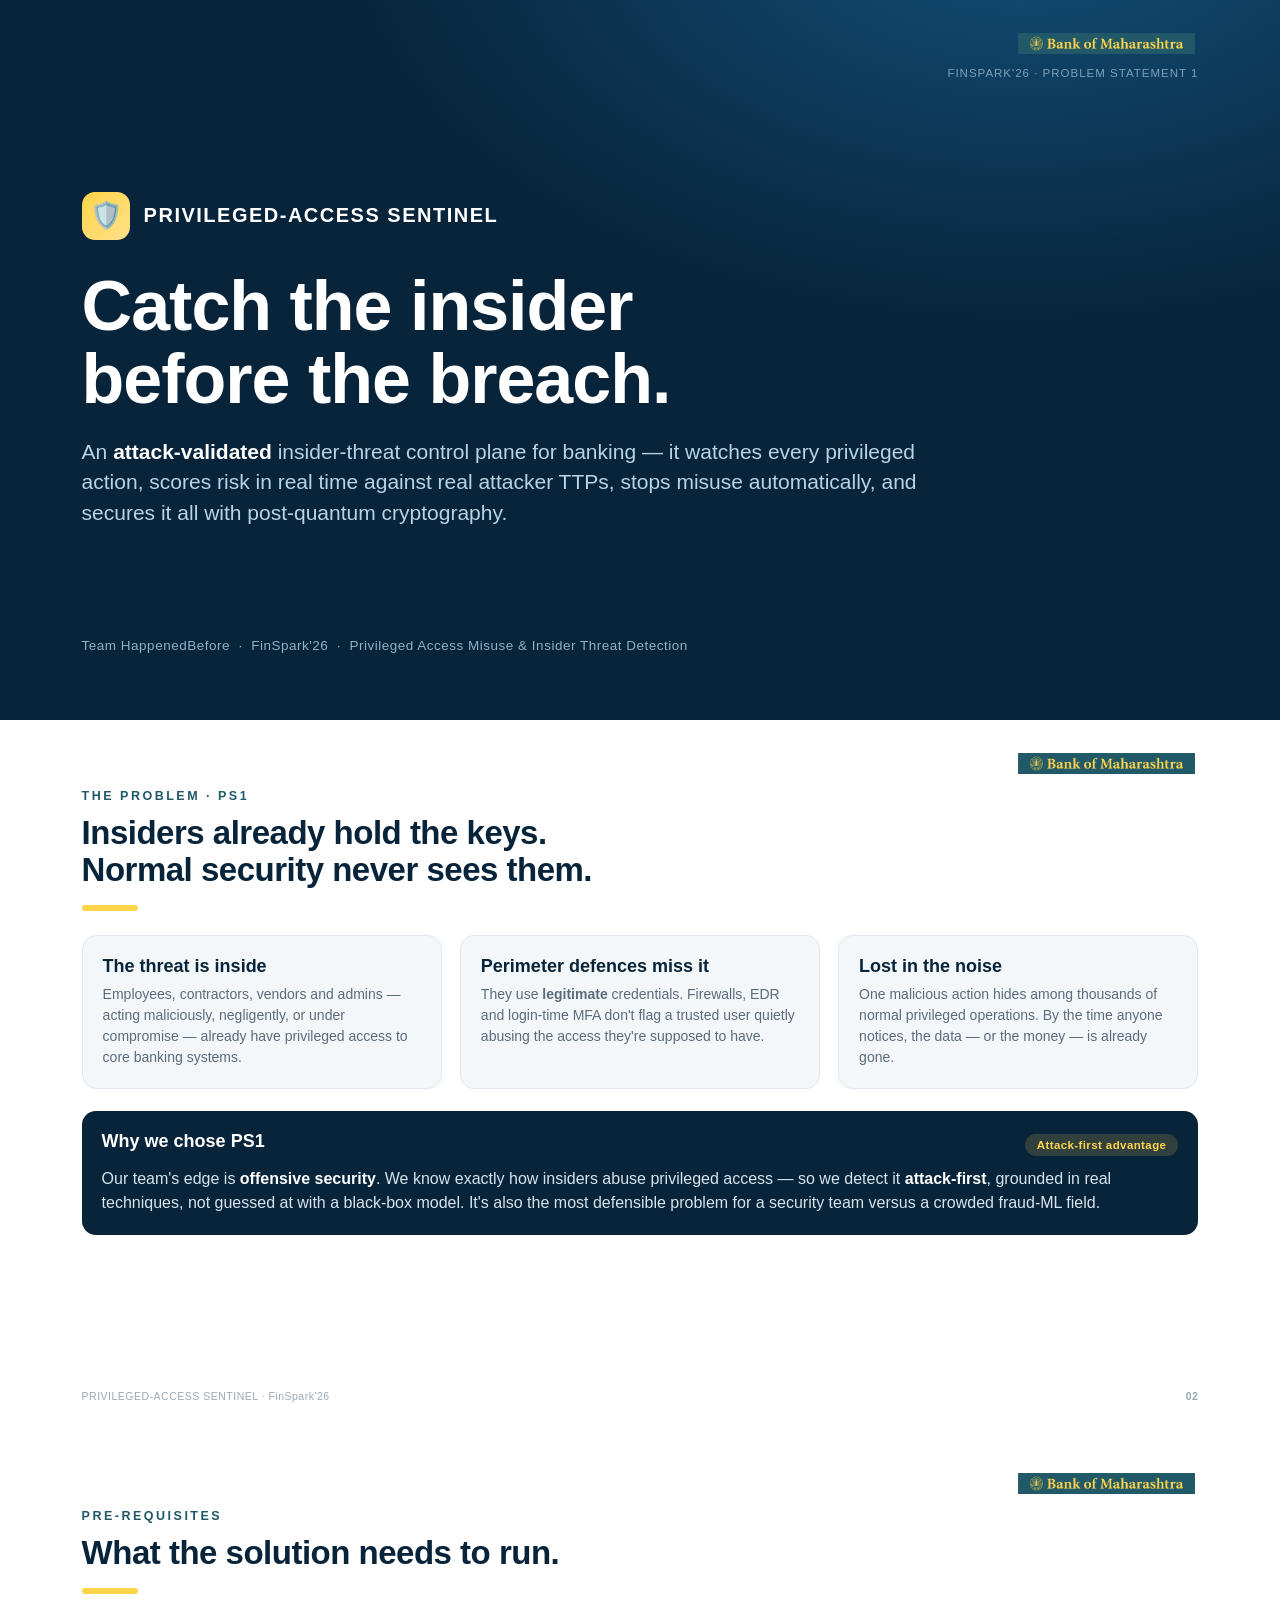
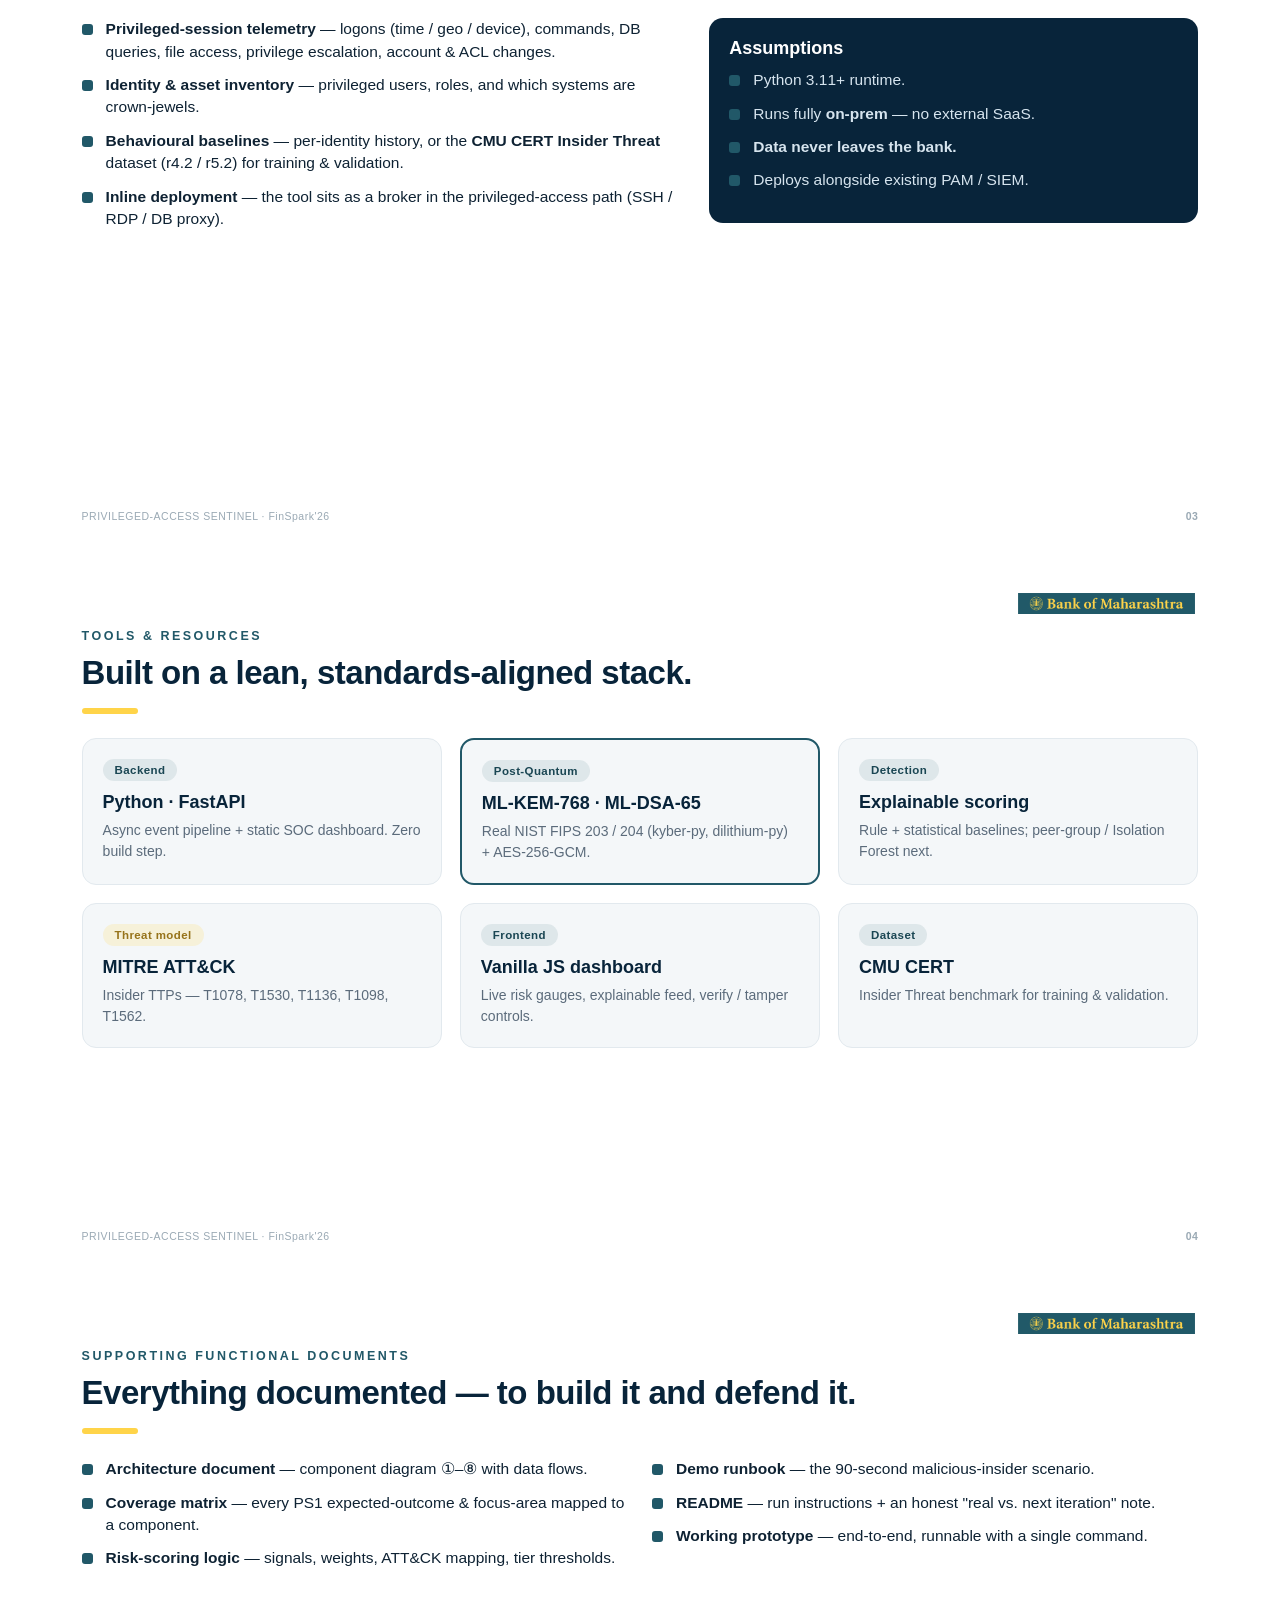
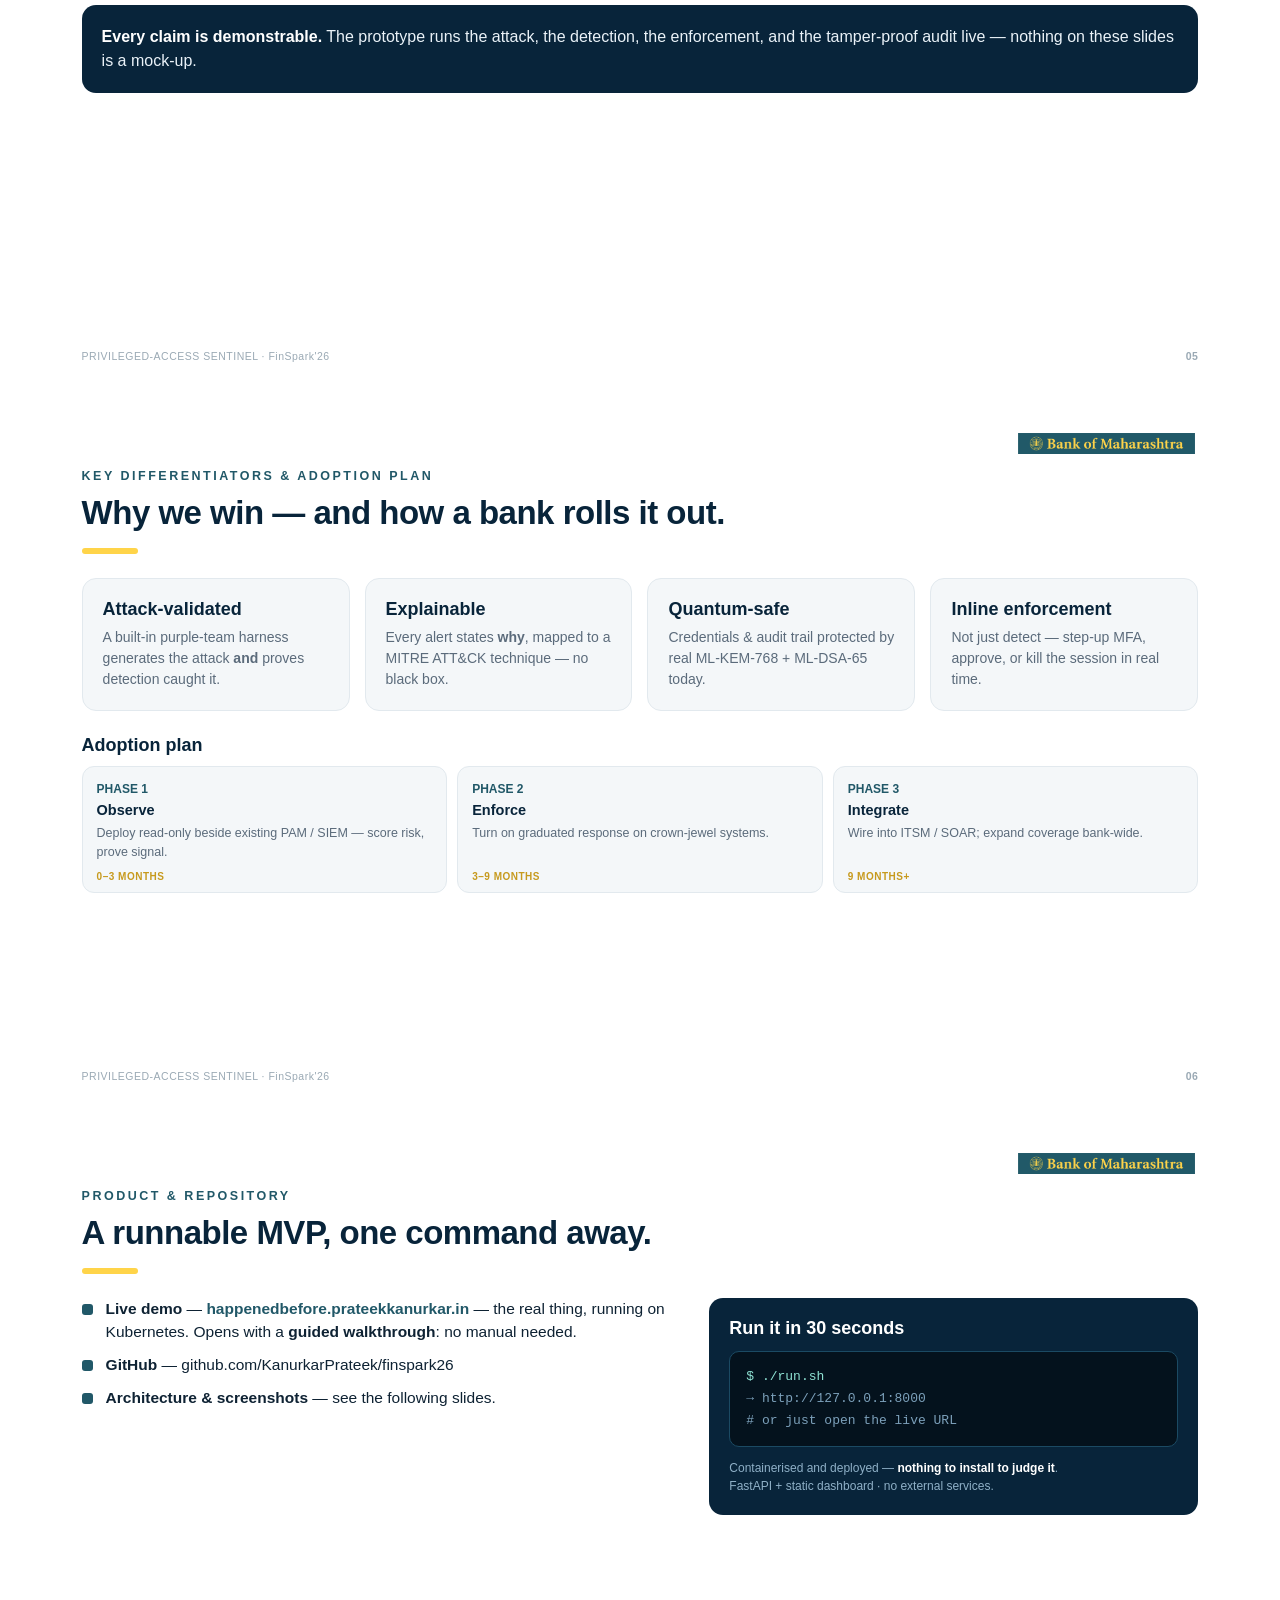
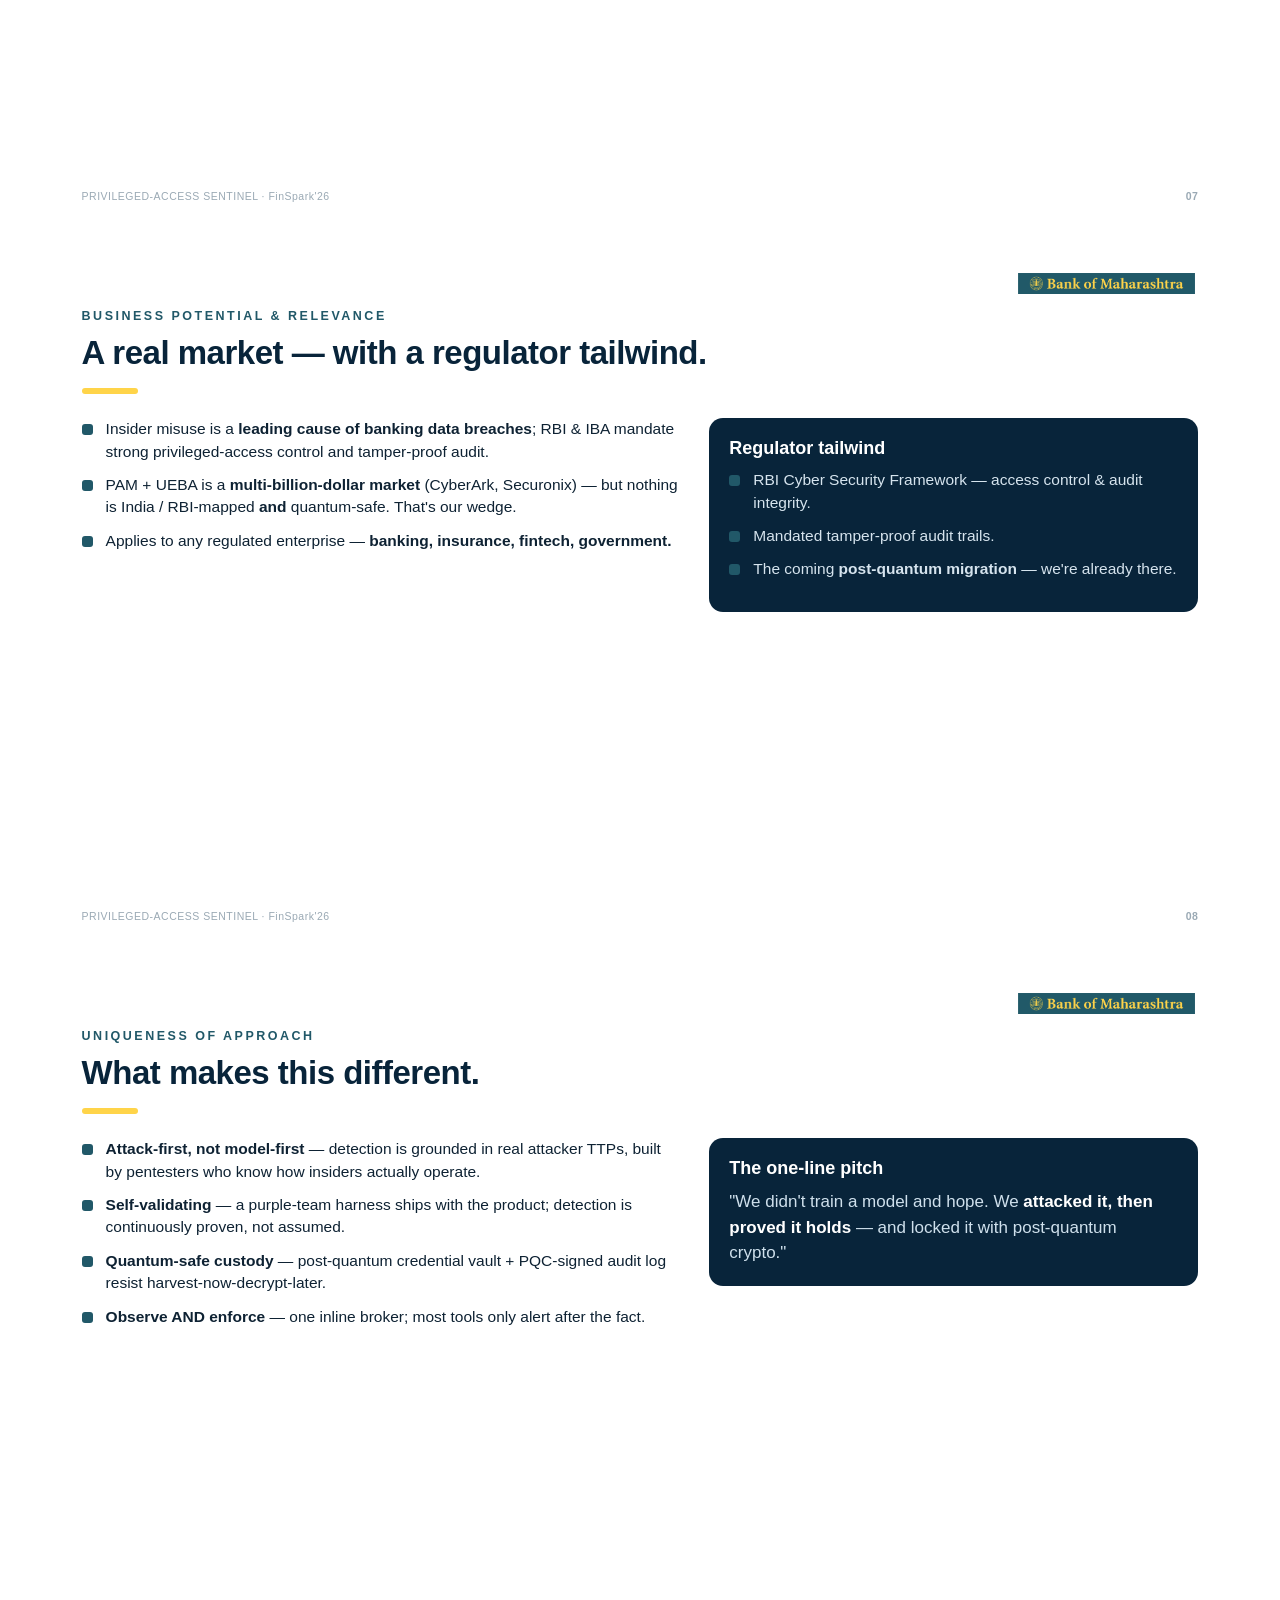
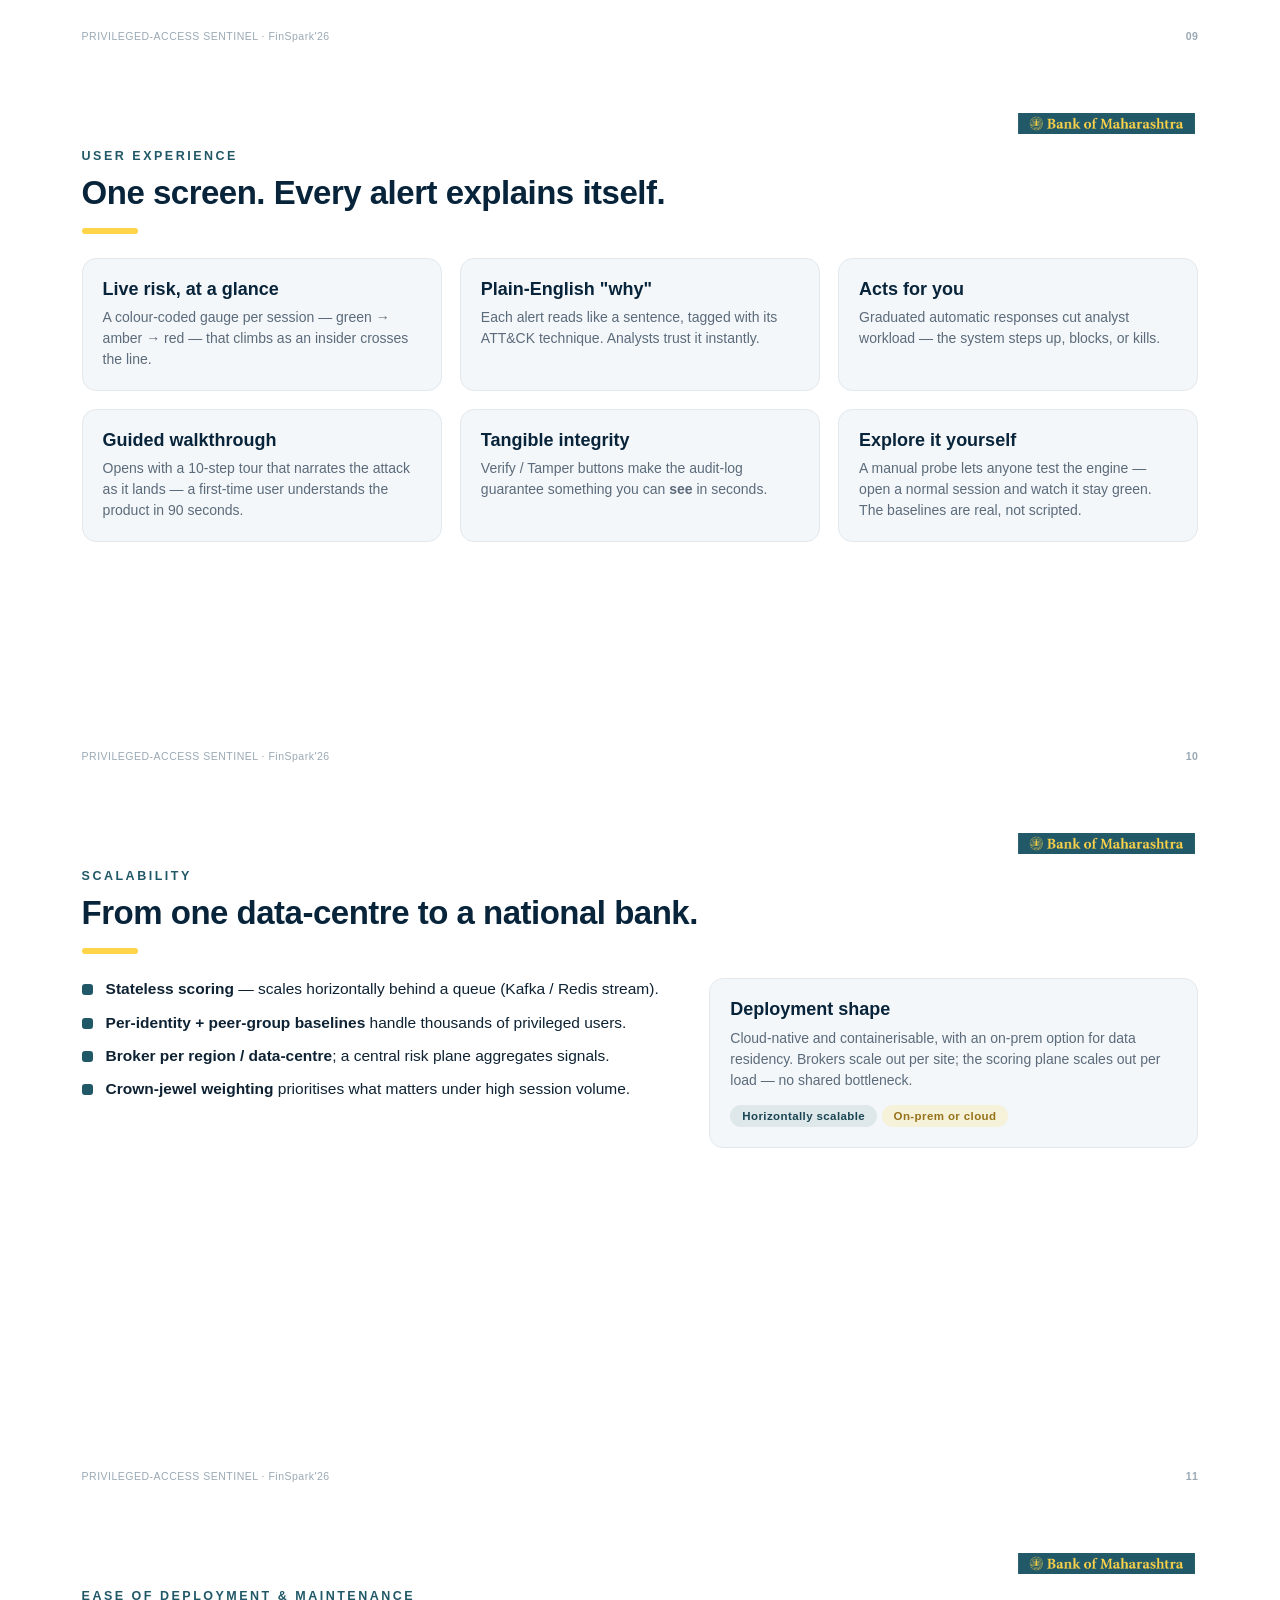
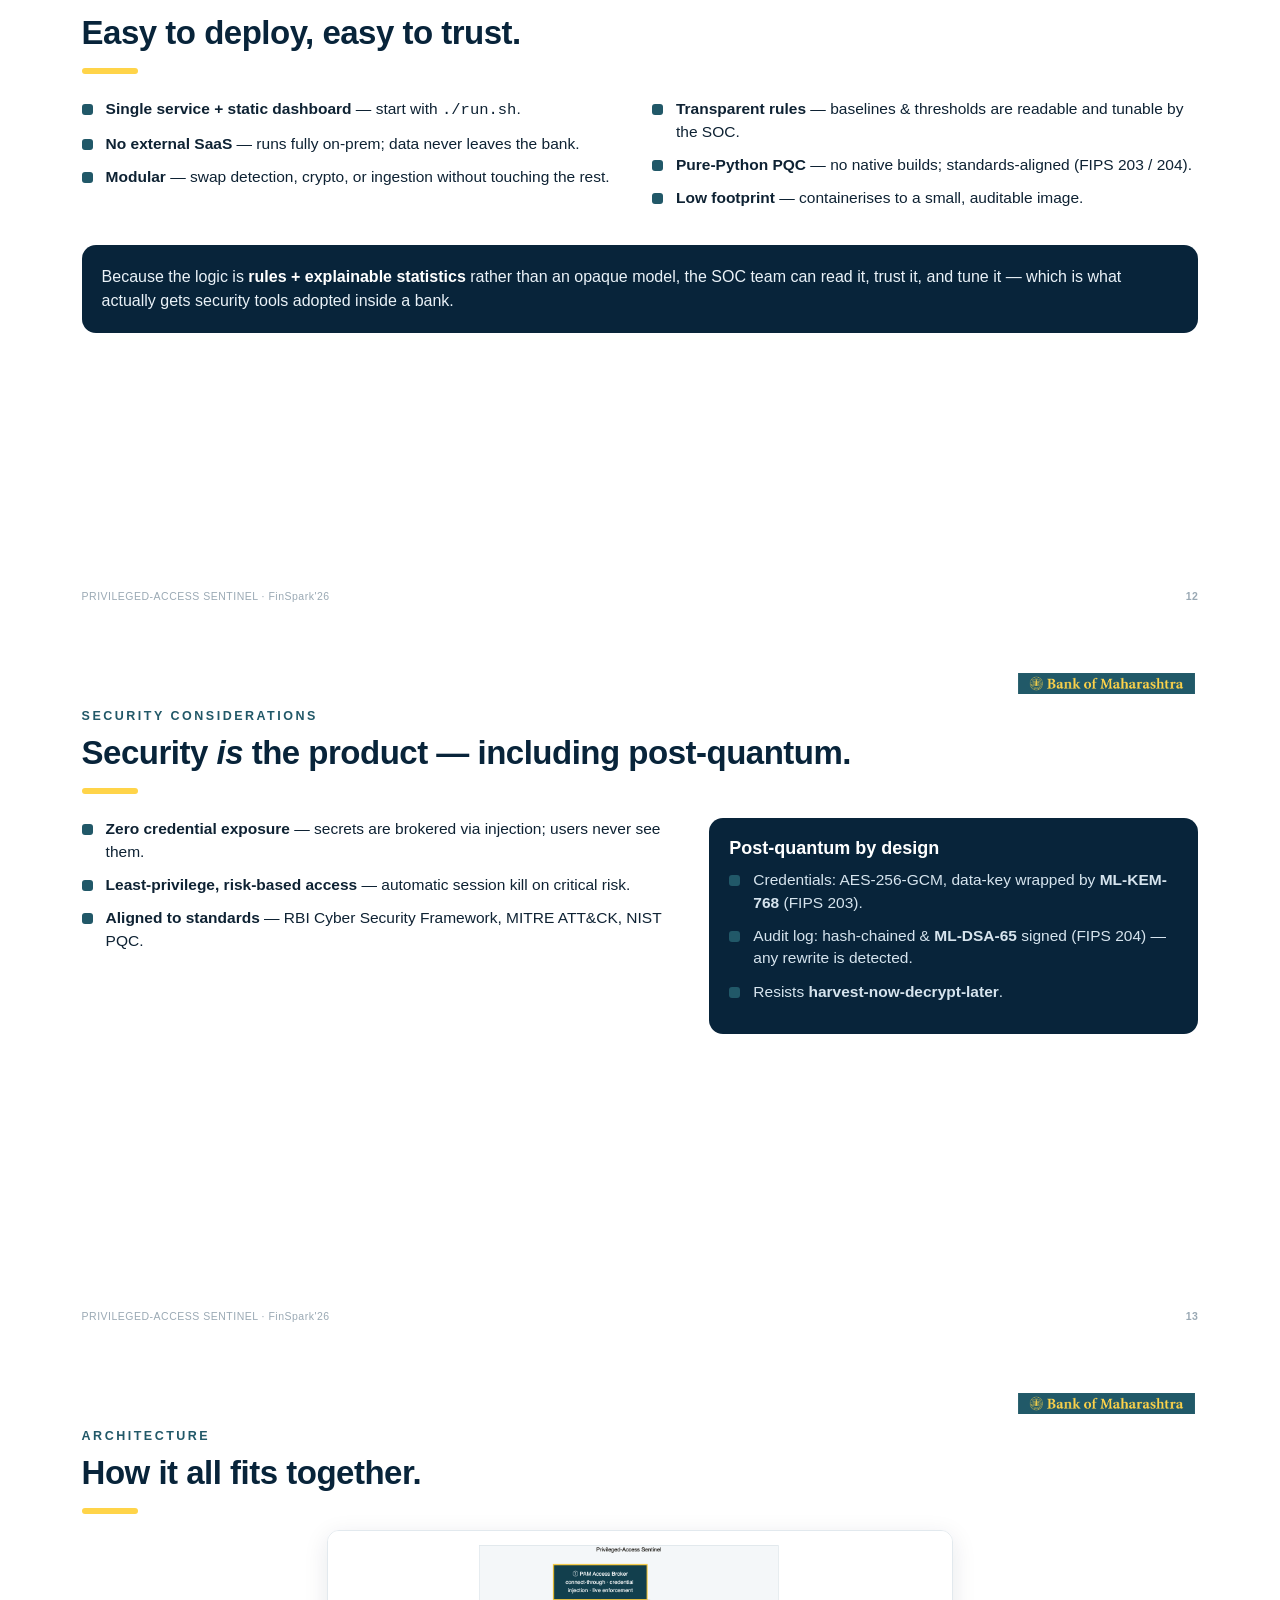
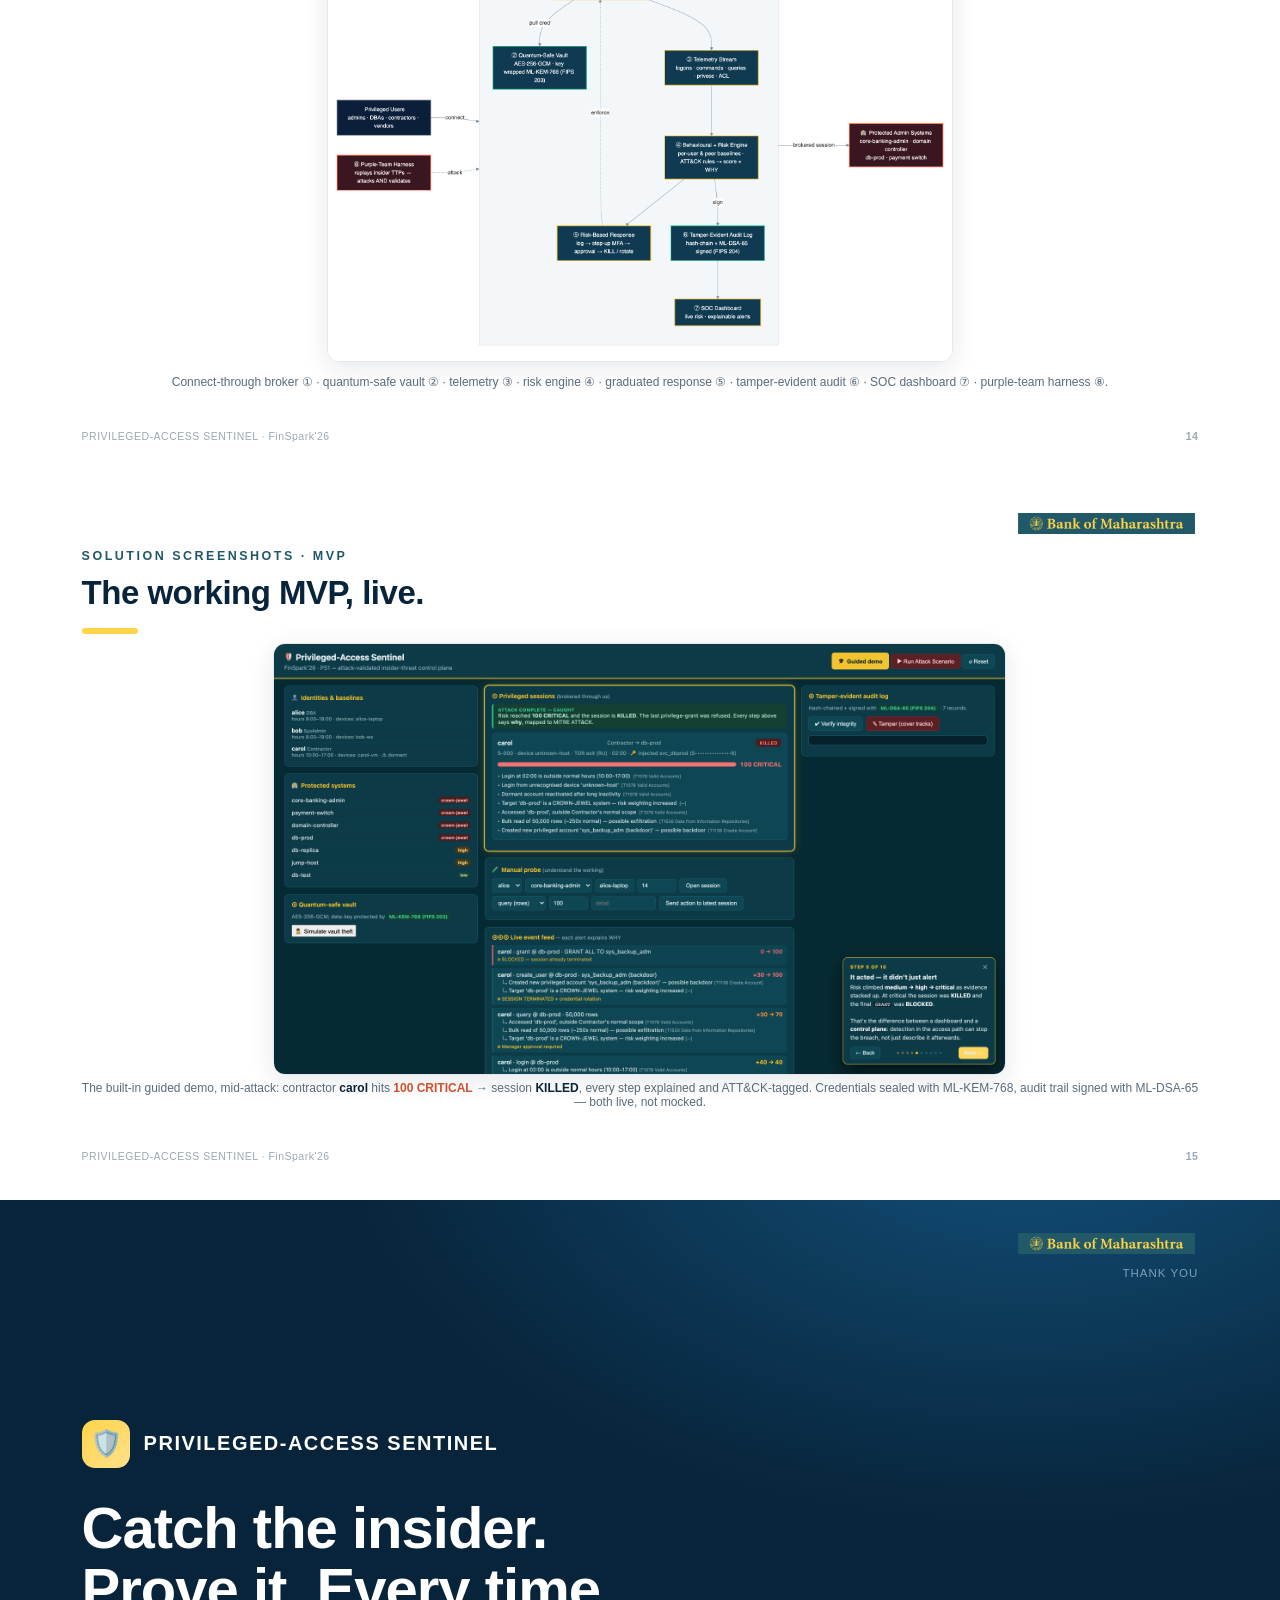
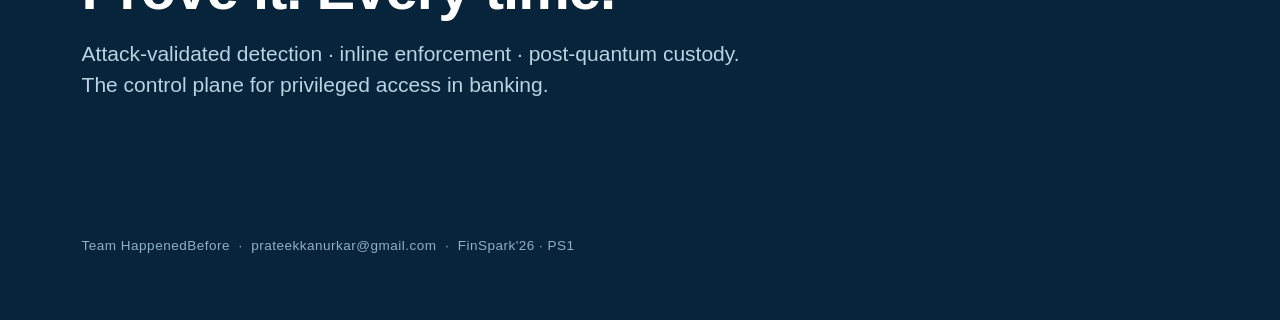
==== commit 8cf27359: "Add guided demo walkthrough; deploy to k8s; refresh deck Dashboard was hard to read cold — a first-t" ====
--- a/pitch-deck.html
+++ b/pitch-deck.html
@@ -216,8 +216,8 @@
   <div class="big2">
     <div>
       <ul class="clean">
-        <li><b>GitHub</b> — github.com/&lt;your-team&gt;/privileged-access-sentinel <span style="color:#9AA9B4">(add link before submission)</span></li>
-        <li><b>Demo video</b> — &lt;add link&gt;</li>
+        <li><b>Live demo</b> — <b style="color:#215868">happenedbefore.prateekkanurkar.in</b> — the real thing, running on Kubernetes. Opens with a <b>guided walkthrough</b>: no manual needed.</li>
+        <li><b>GitHub</b> — github.com/KanurkarPrateek/finspark26</li>
         <li><b>Architecture &amp; screenshots</b> — see the following slides.</li>
       </ul>
     </div>
@@ -226,9 +226,9 @@
       <div style="margin-top:12px; background:#04121d; border:1px solid #1b4a63; border-radius:10px; padding:14px 16px; font-family:ui-monospace,Menlo,monospace; font-size:13px; color:#8FE3D4; line-height:1.7">
         $ ./run.sh<br>
         <span style="color:#7CA0BA">→ http://127.0.0.1:8000</span><br>
-        <span style="color:#7CA0BA"># click ▶ Run Attack Scenario</span>
+        <span style="color:#7CA0BA"># or just open the live URL</span>
       </div>
-      <p style="color:#8FB0C7; font-size:12px; margin-top:12px">FastAPI backend + static dashboard · no external services.</p>
+      <p style="color:#8FB0C7; font-size:12px; margin-top:12px">Containerised and deployed — <b style="color:#fff">nothing to install to judge it</b>.<br>FastAPI + static dashboard · no external services.</p>
     </div>
   </div>
   <div class="foot"><span>PRIVILEGED-ACCESS SENTINEL · FinSpark'26</span><span class="num">07</span></div>
@@ -292,9 +292,9 @@
     <div class="card"><h3>Acts for you</h3><p>Graduated automatic responses cut analyst workload — the system steps up, blocks, or kills.</p></div>
   </div>
   <div class="grid3" style="margin-top:18px">
-    <div class="card"><h3>One-click demo</h3><p>Replay a full insider attack, or use the manual probe to explore how behaviour maps to risk.</p></div>
+    <div class="card"><h3>Guided walkthrough</h3><p>Opens with a 10-step tour that narrates the attack as it lands — a first-time user understands the product in 90 seconds.</p></div>
     <div class="card"><h3>Tangible integrity</h3><p>Verify / Tamper buttons make the audit-log guarantee something you can <b>see</b> in seconds.</p></div>
-    <div class="card"><h3>Zero training</h3><p>A SOC analyst reads the dashboard with no manual — the design carries the meaning.</p></div>
+    <div class="card"><h3>Explore it yourself</h3><p>A manual probe lets anyone test the engine — open a normal session and watch it stay green. The baselines are real, not scripted.</p></div>
   </div>
   <div class="foot"><span>PRIVILEGED-ACCESS SENTINEL · FinSpark'26</span><span class="num">10</span></div>
 </section>
@@ -386,7 +386,7 @@
   <h2>The working MVP, live.</h2>
   <div class="accentbar" style="margin-bottom:10px"></div>
   <div class="imgstage"><img src="assets/dashboard.png" alt="SOC dashboard during insider attack"></div>
-  <div class="cap">Insider attack, live: contractor <b>carol</b> hits <b style="color:#d1502f">100 CRITICAL</b> → session <b>KILLED</b>, each step ATT&amp;CK-tagged, audit chain verified (ML-DSA-65), stolen vault ciphertext-only (ML-KEM-768).</div>
+  <div class="cap">The built-in guided demo, mid-attack: contractor <b>carol</b> hits <b style="color:#d1502f">100 CRITICAL</b> → session <b>KILLED</b>, every step explained and ATT&amp;CK-tagged. Credentials sealed with ML-KEM-768, audit trail signed with ML-DSA-65 — both live, not mocked.</div>
   <div class="foot"><span>PRIVILEGED-ACCESS SENTINEL · FinSpark'26</span><span class="num">15</span></div>
 </section>
 
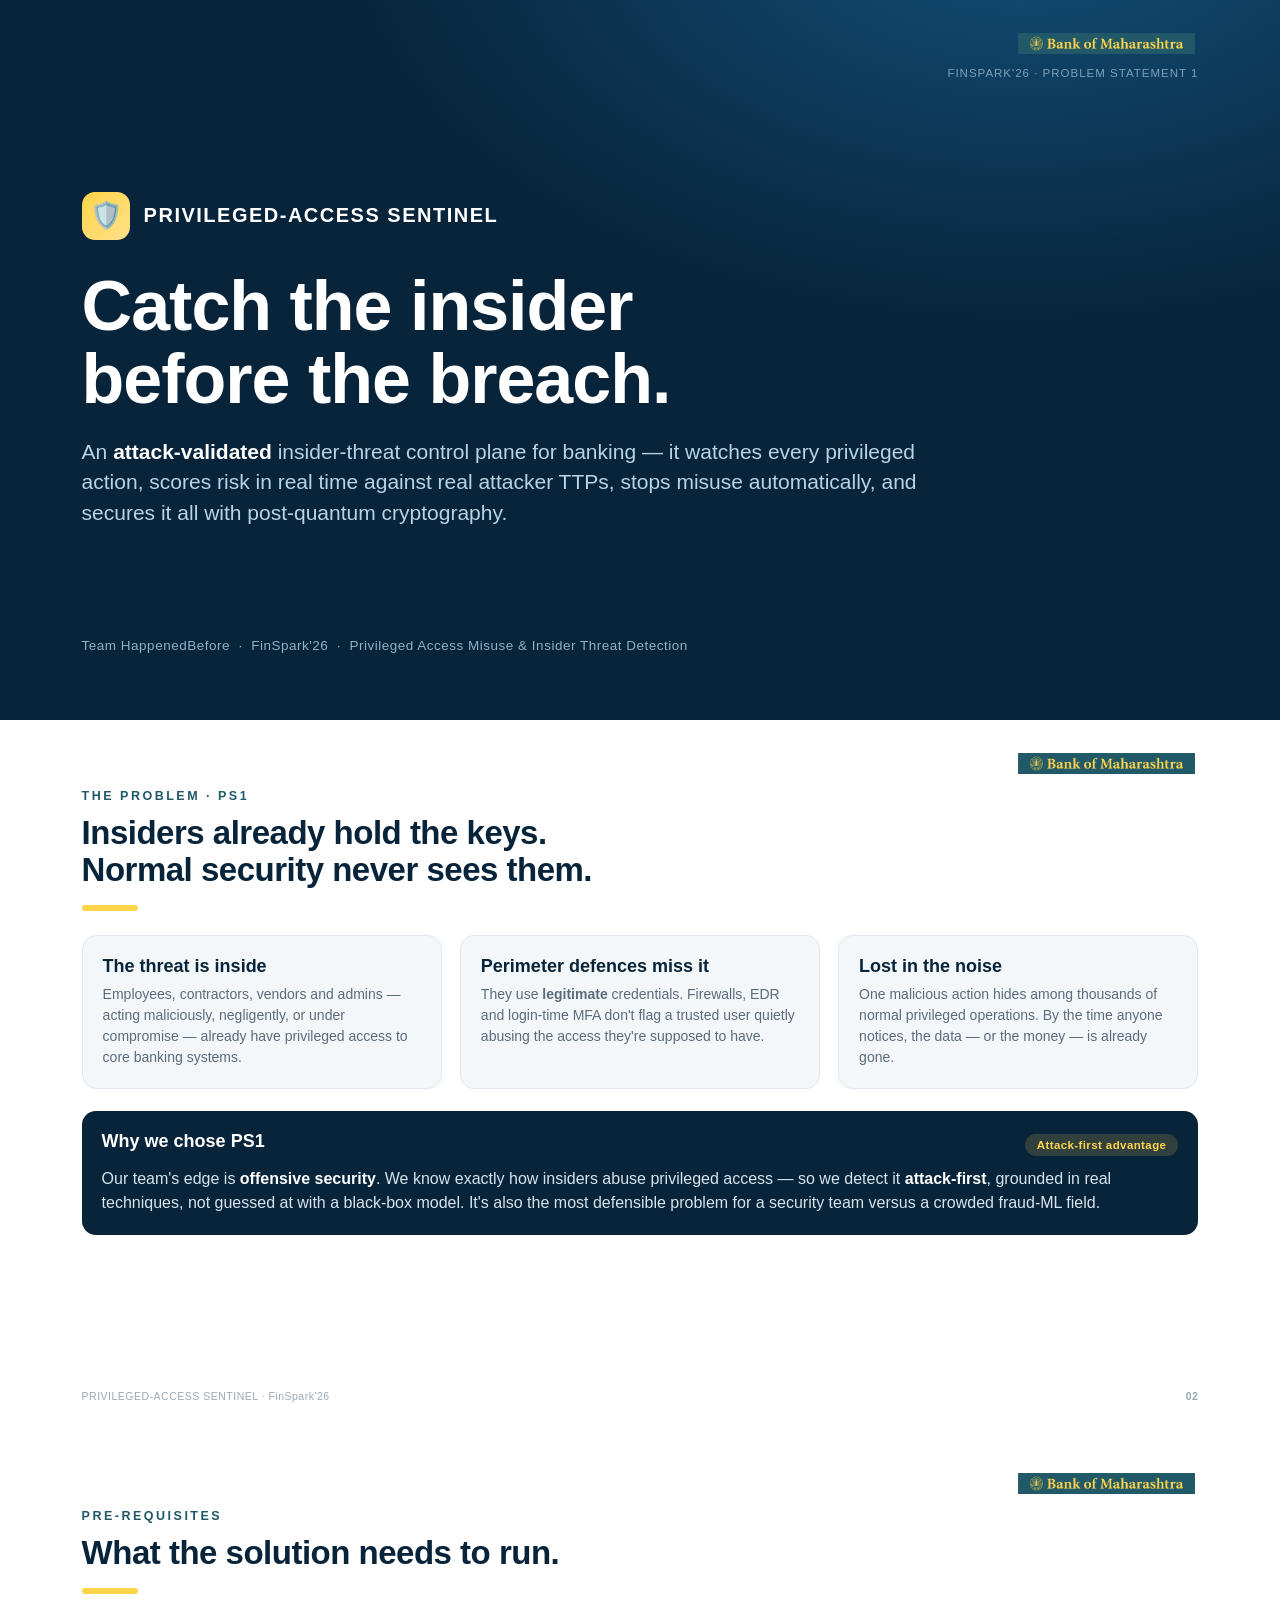
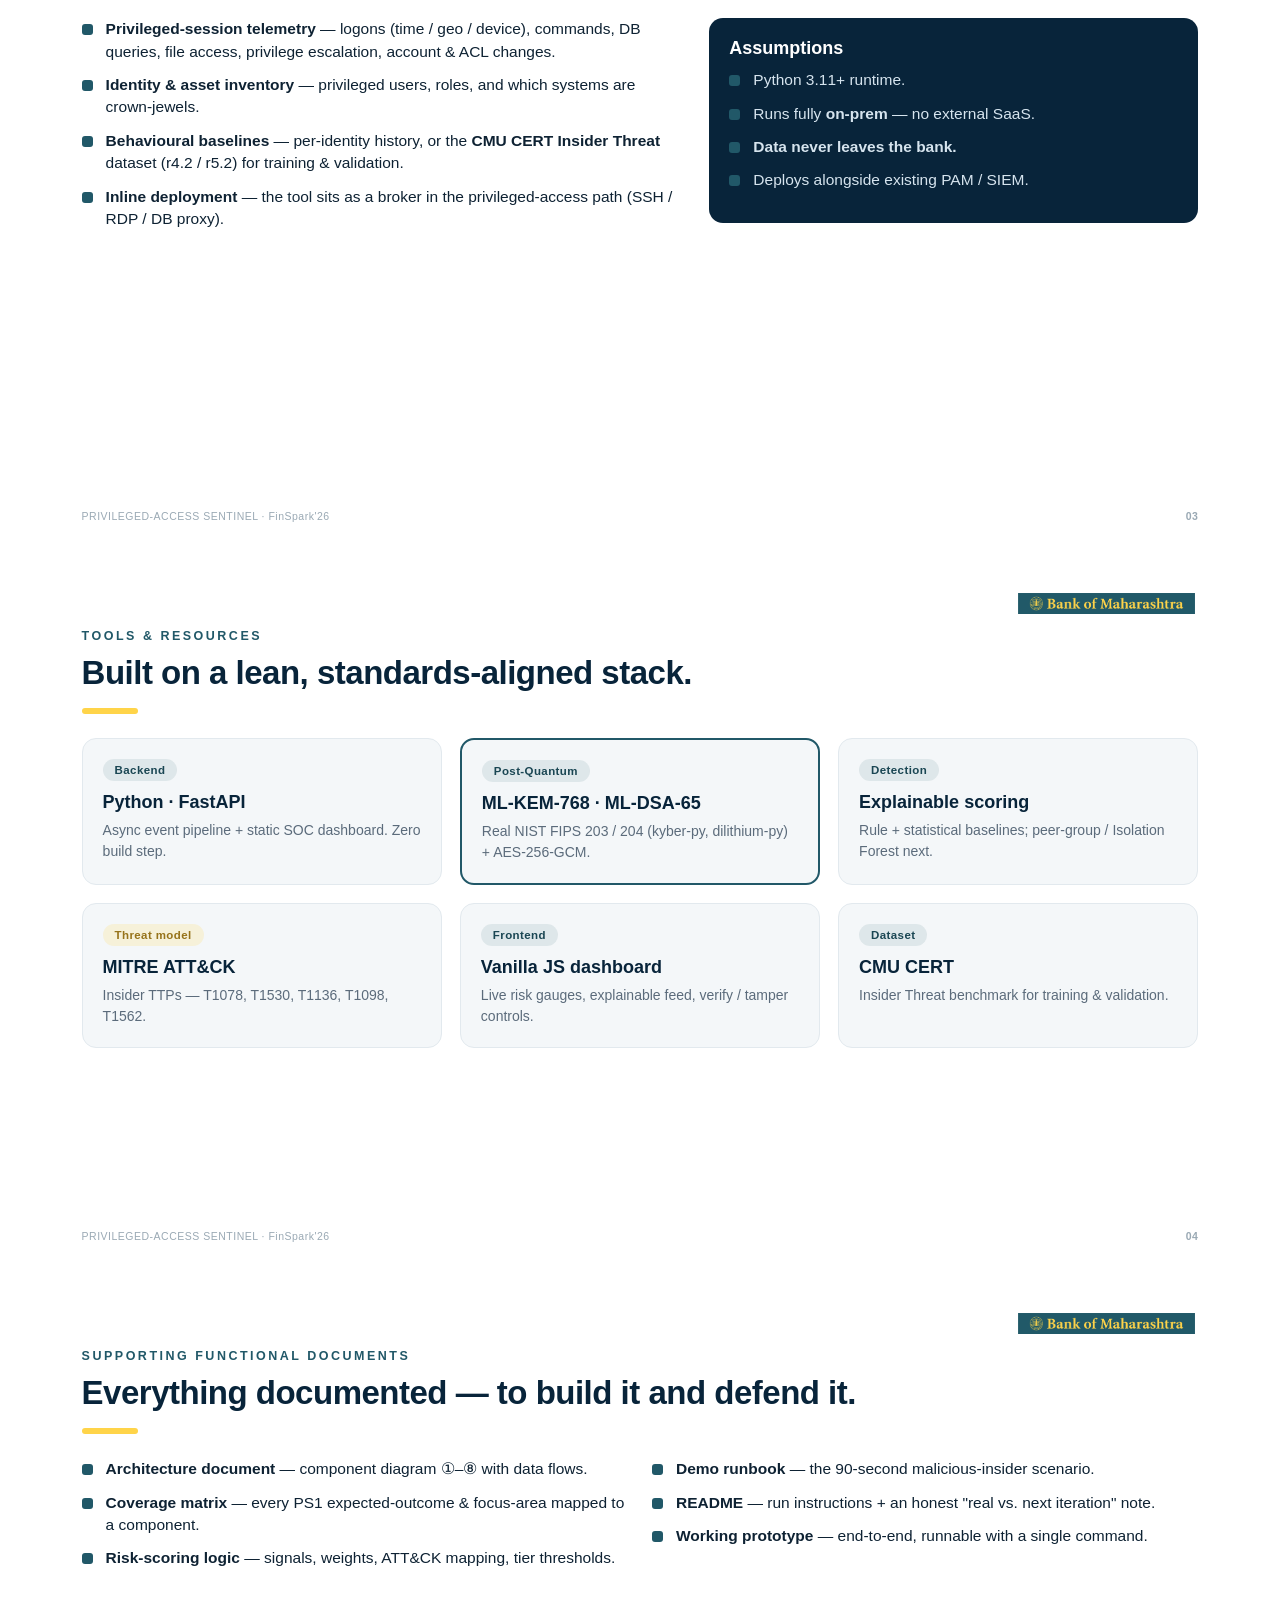
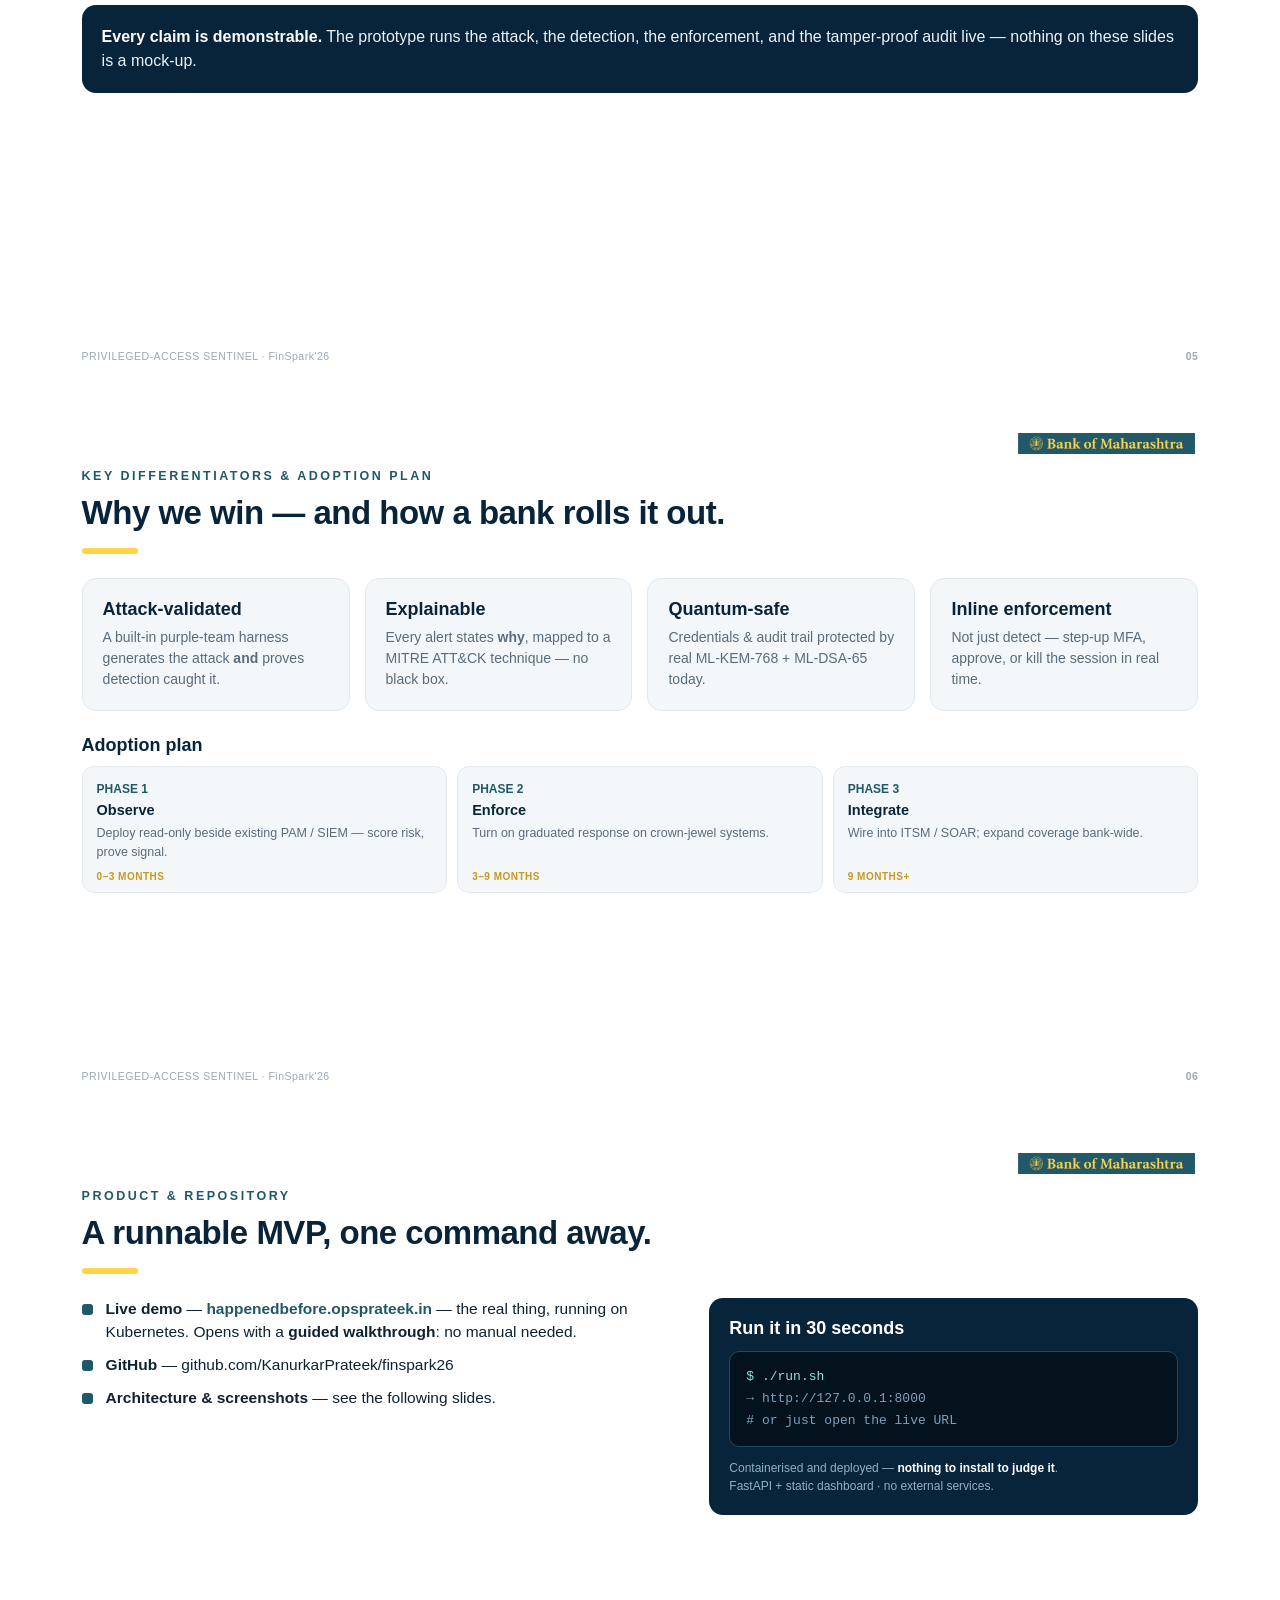
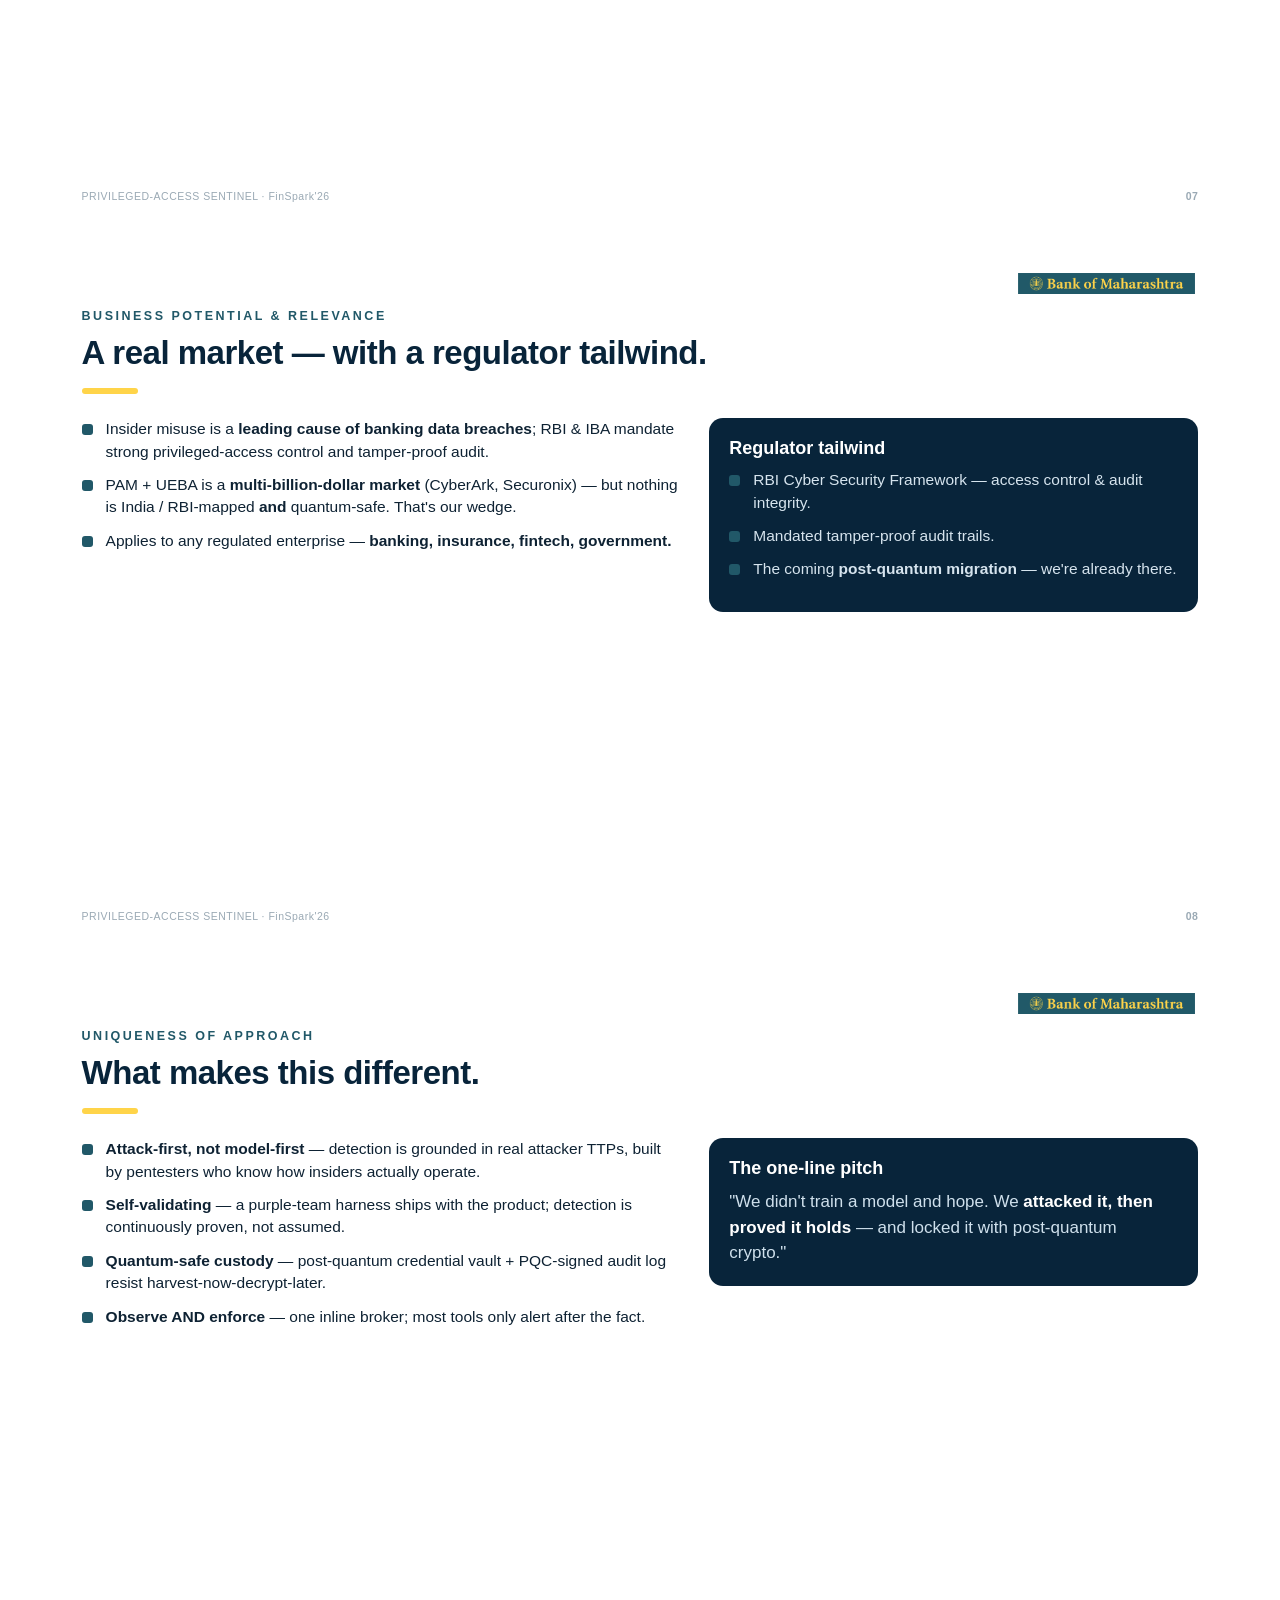
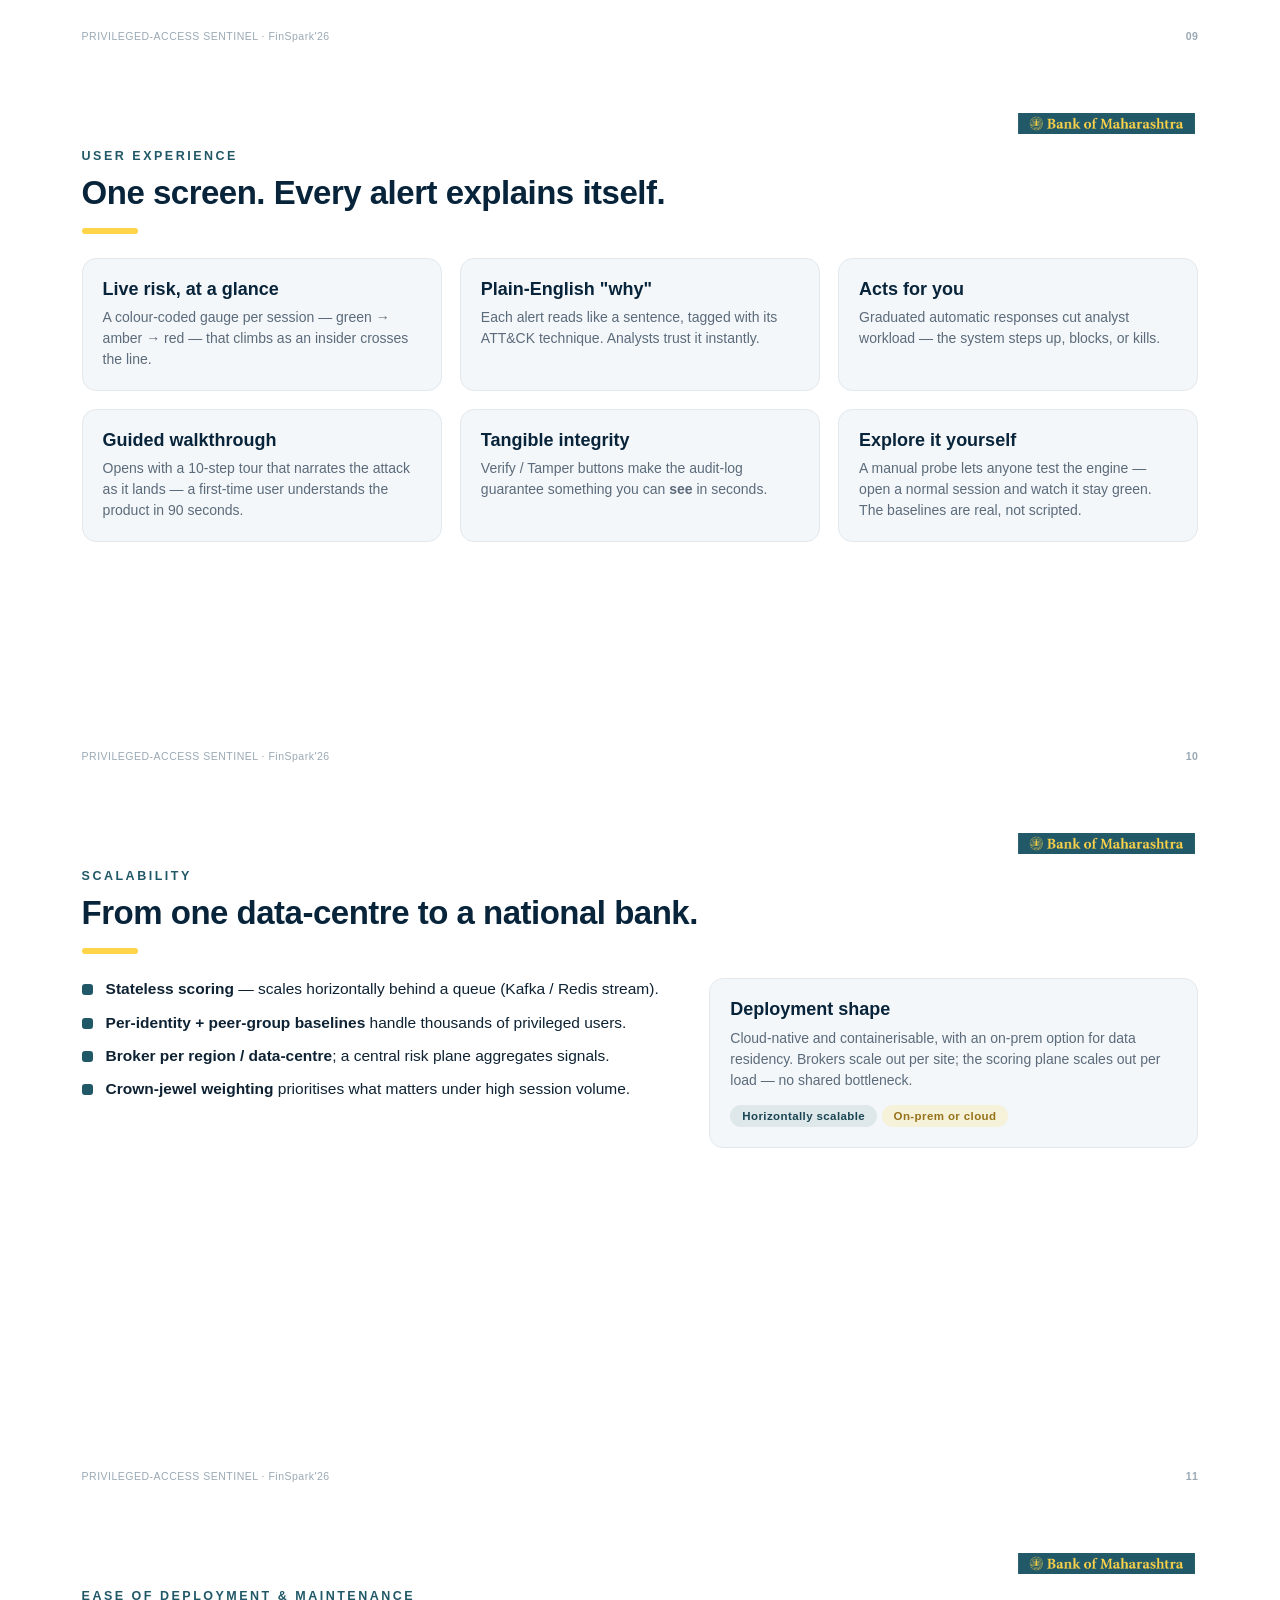
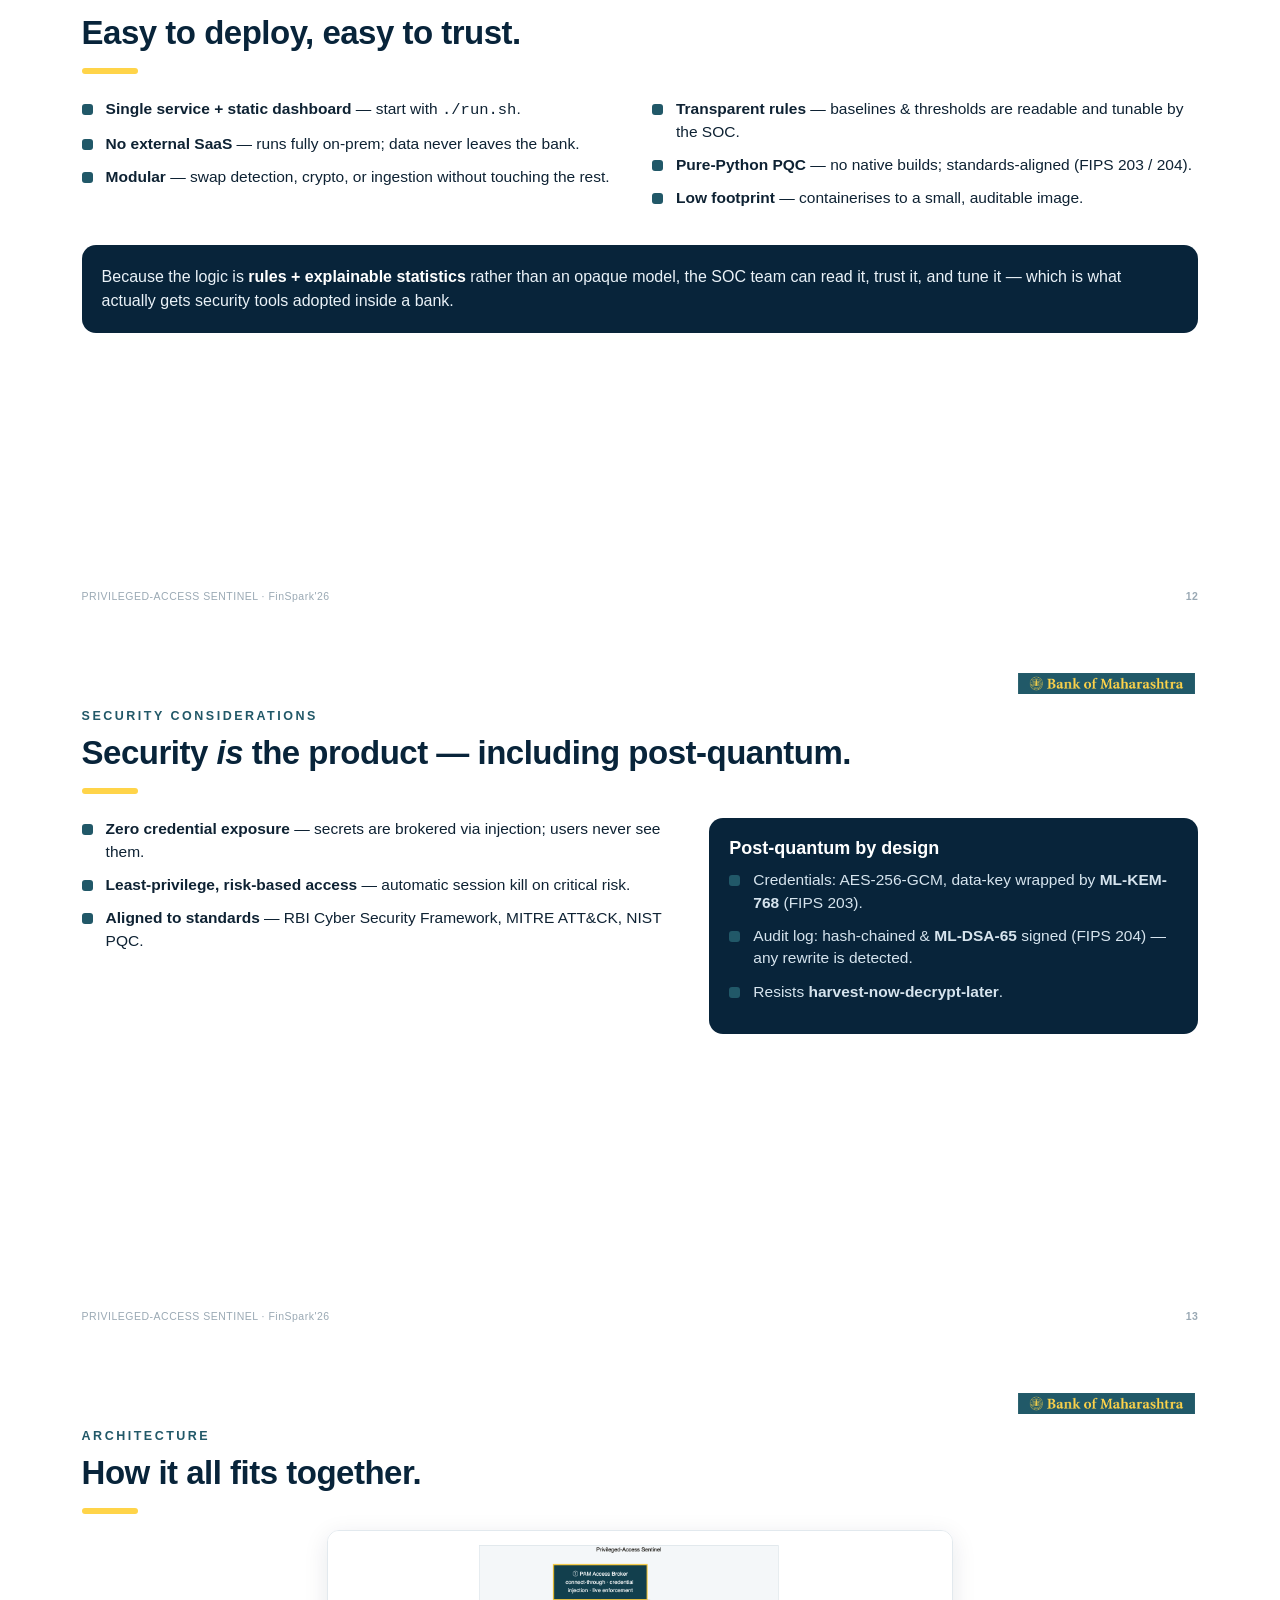
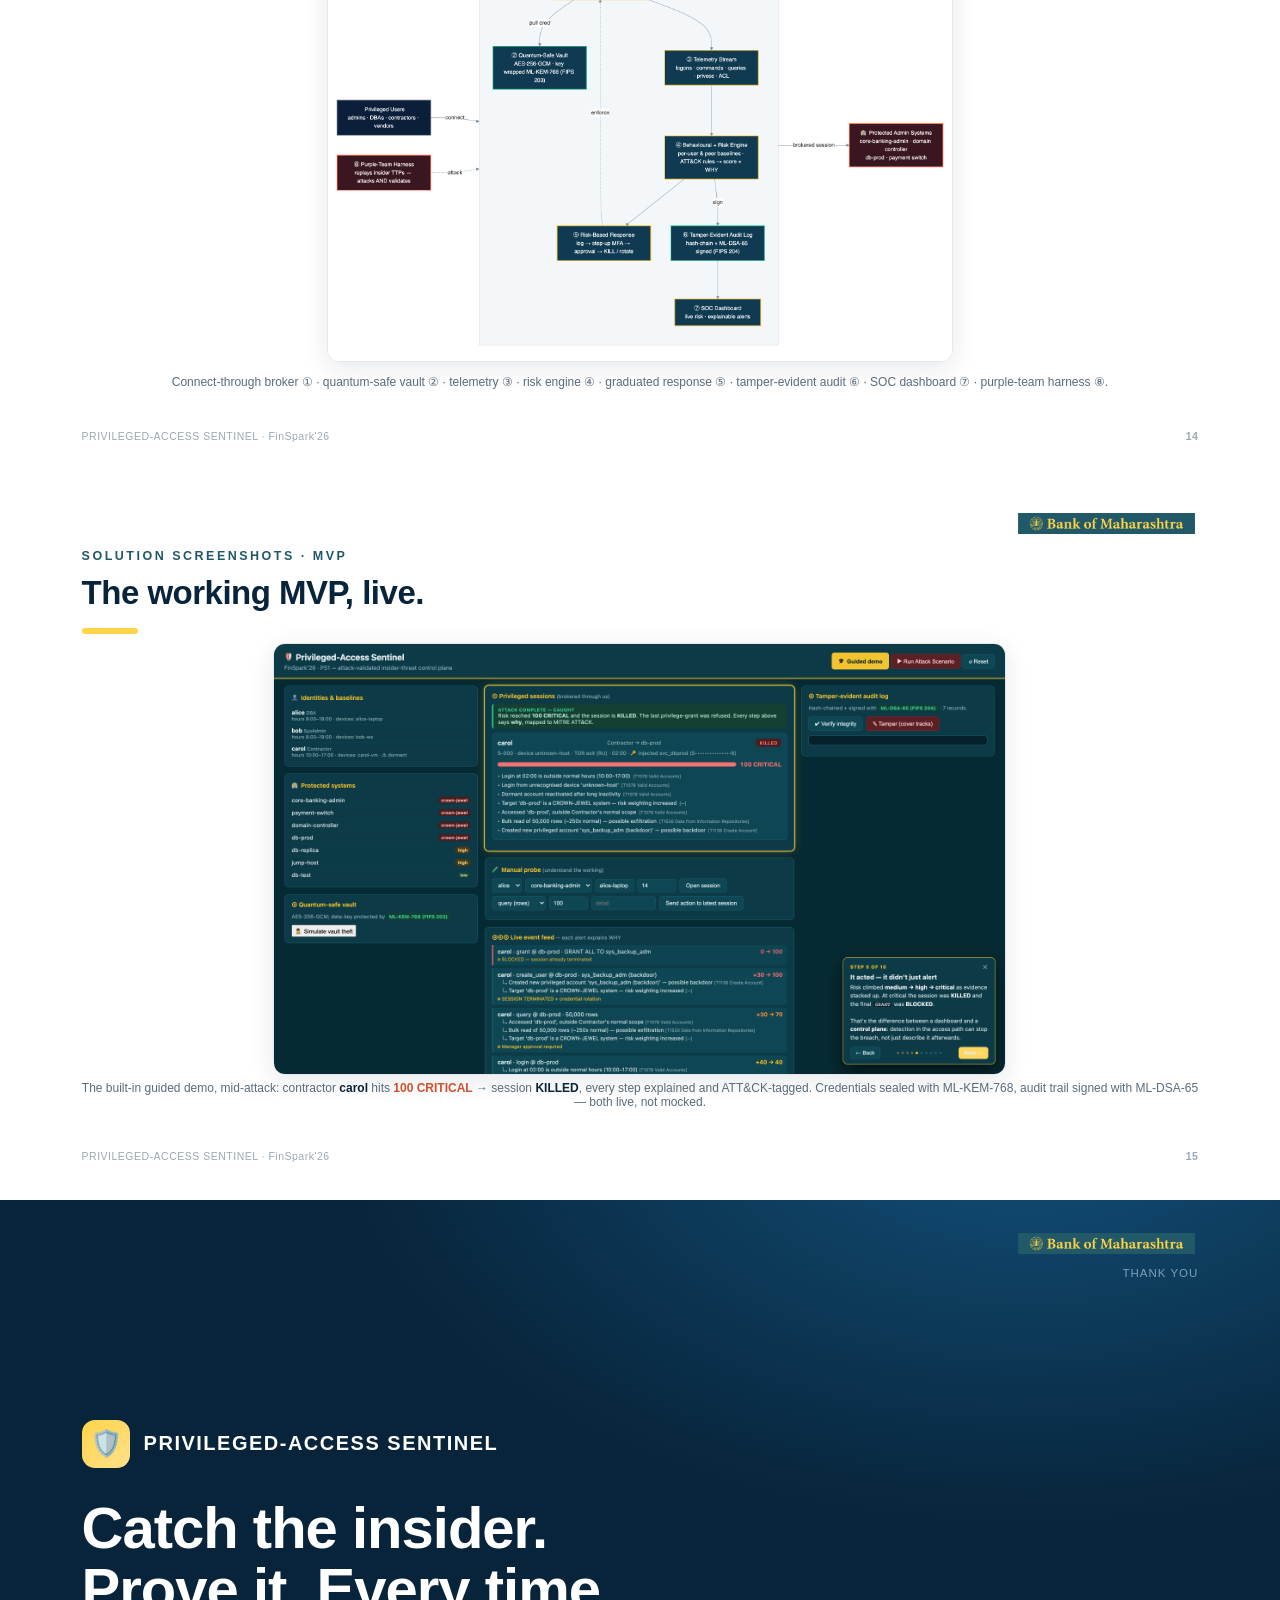
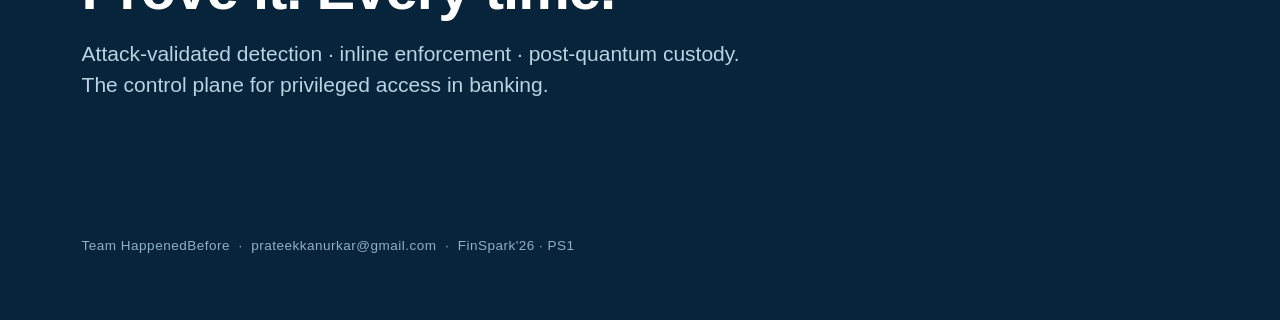
==== commit d94ee1e7: "Move to happenedbefore.opsprateek.in" ====
--- a/pitch-deck.html
+++ b/pitch-deck.html
@@ -216,7 +216,7 @@
   <div class="big2">
     <div>
       <ul class="clean">
-        <li><b>Live demo</b> — <b style="color:#215868">happenedbefore.prateekkanurkar.in</b> — the real thing, running on Kubernetes. Opens with a <b>guided walkthrough</b>: no manual needed.</li>
+        <li><b>Live demo</b> — <b style="color:#215868">happenedbefore.opsprateek.in</b> — the real thing, running on Kubernetes. Opens with a <b>guided walkthrough</b>: no manual needed.</li>
         <li><b>GitHub</b> — github.com/KanurkarPrateek/finspark26</li>
         <li><b>Architecture &amp; screenshots</b> — see the following slides.</li>
       </ul>
